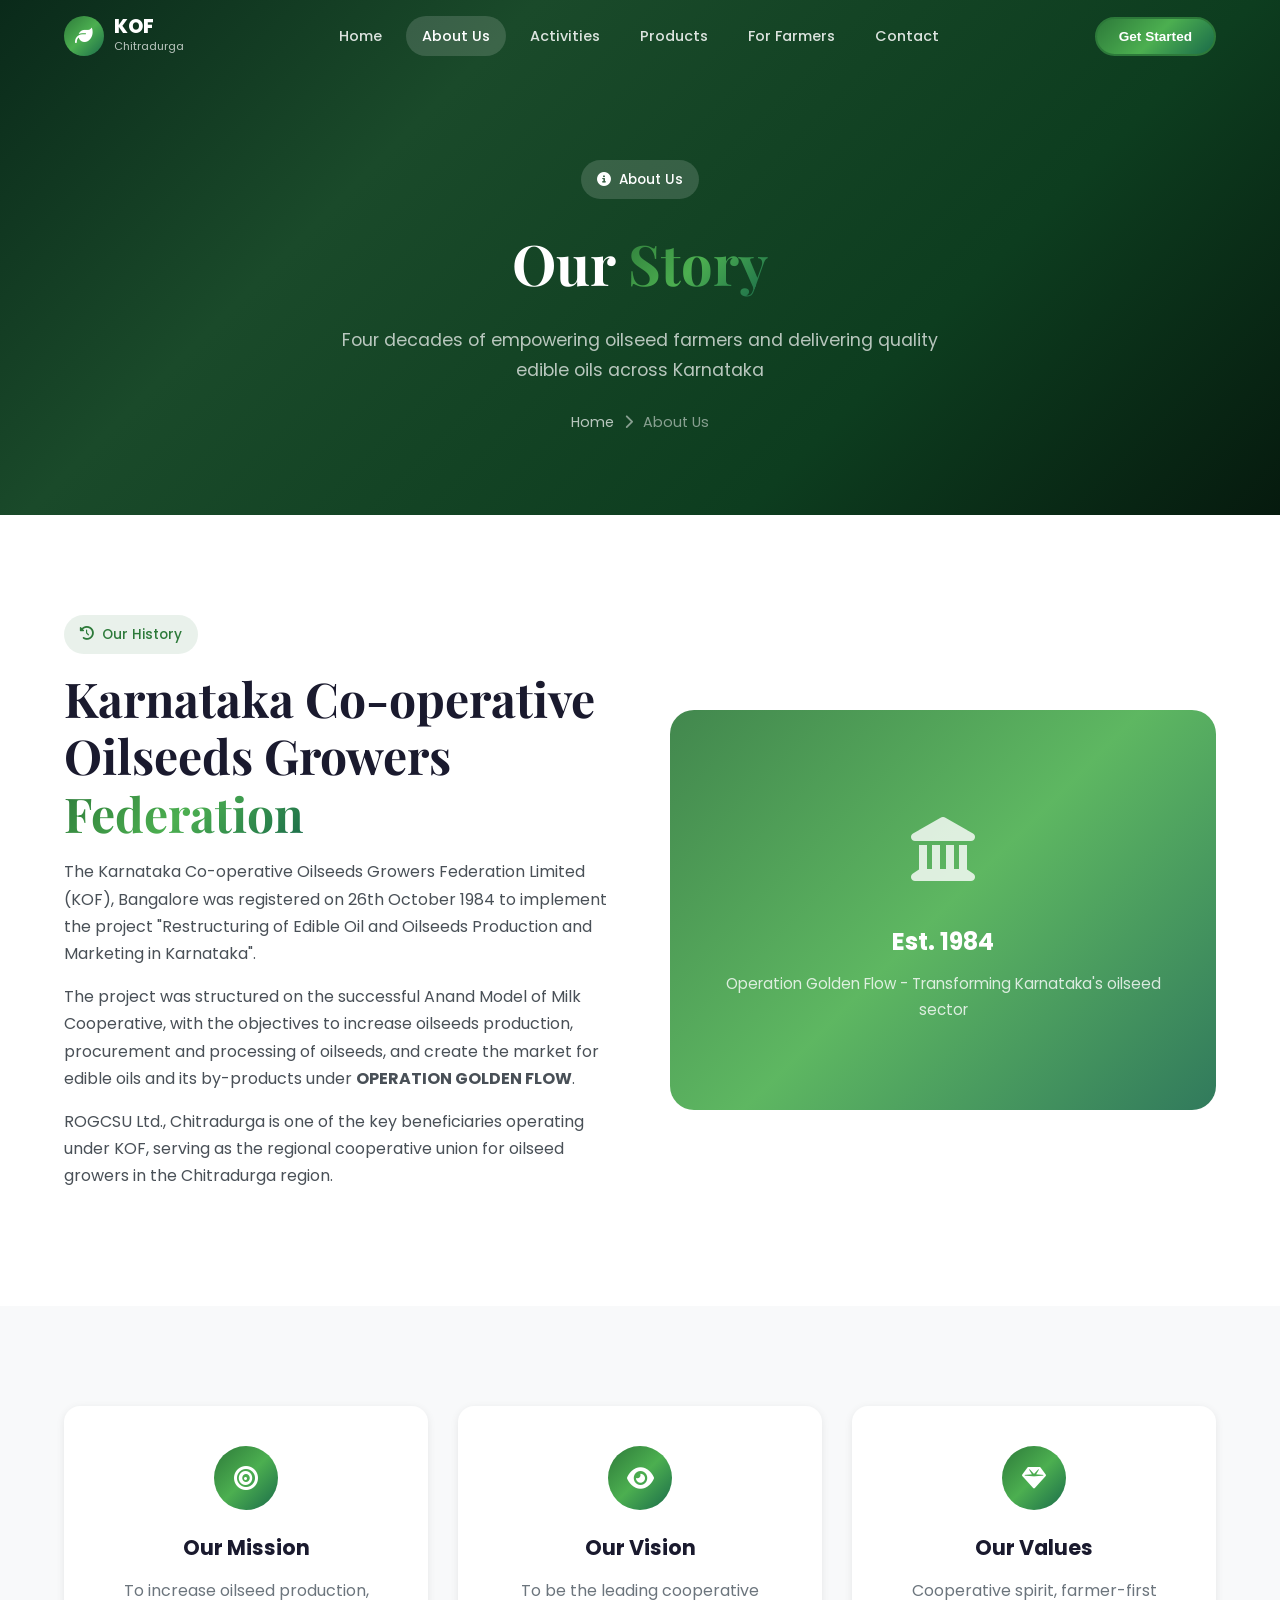
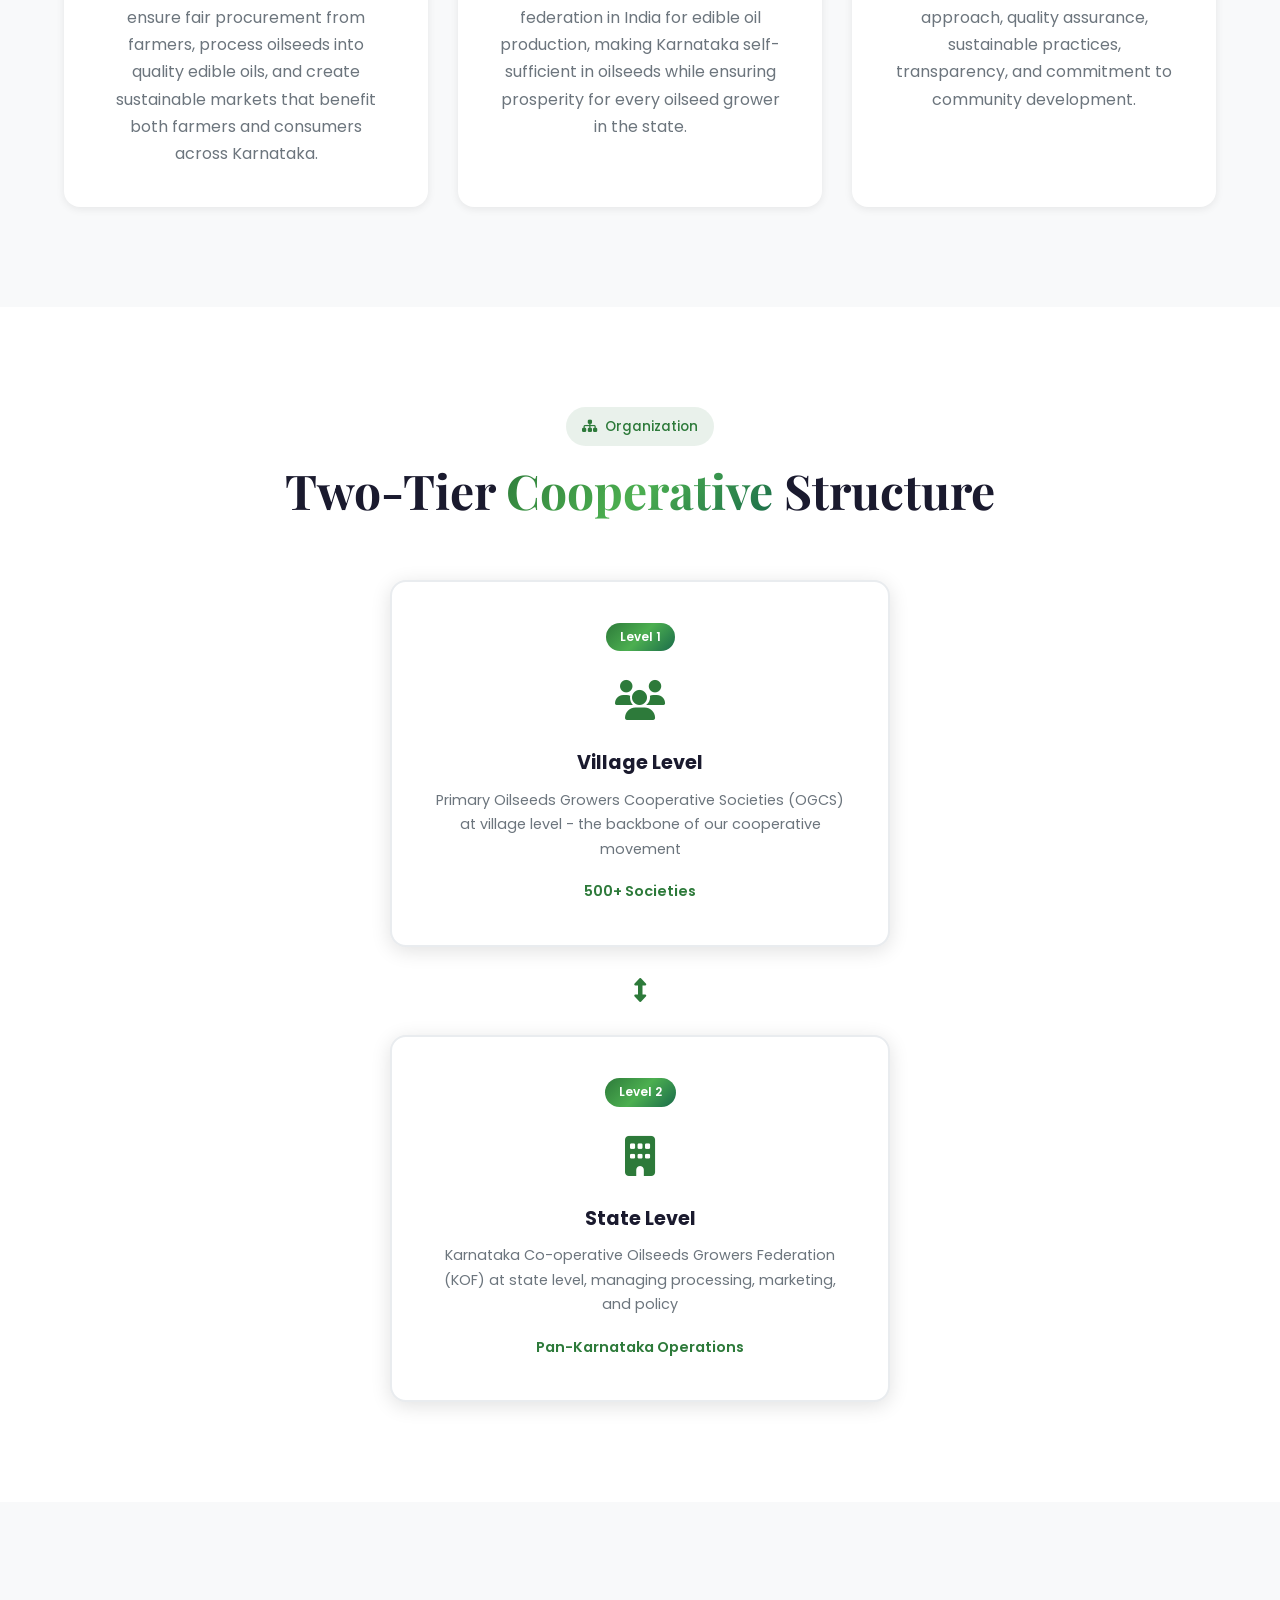
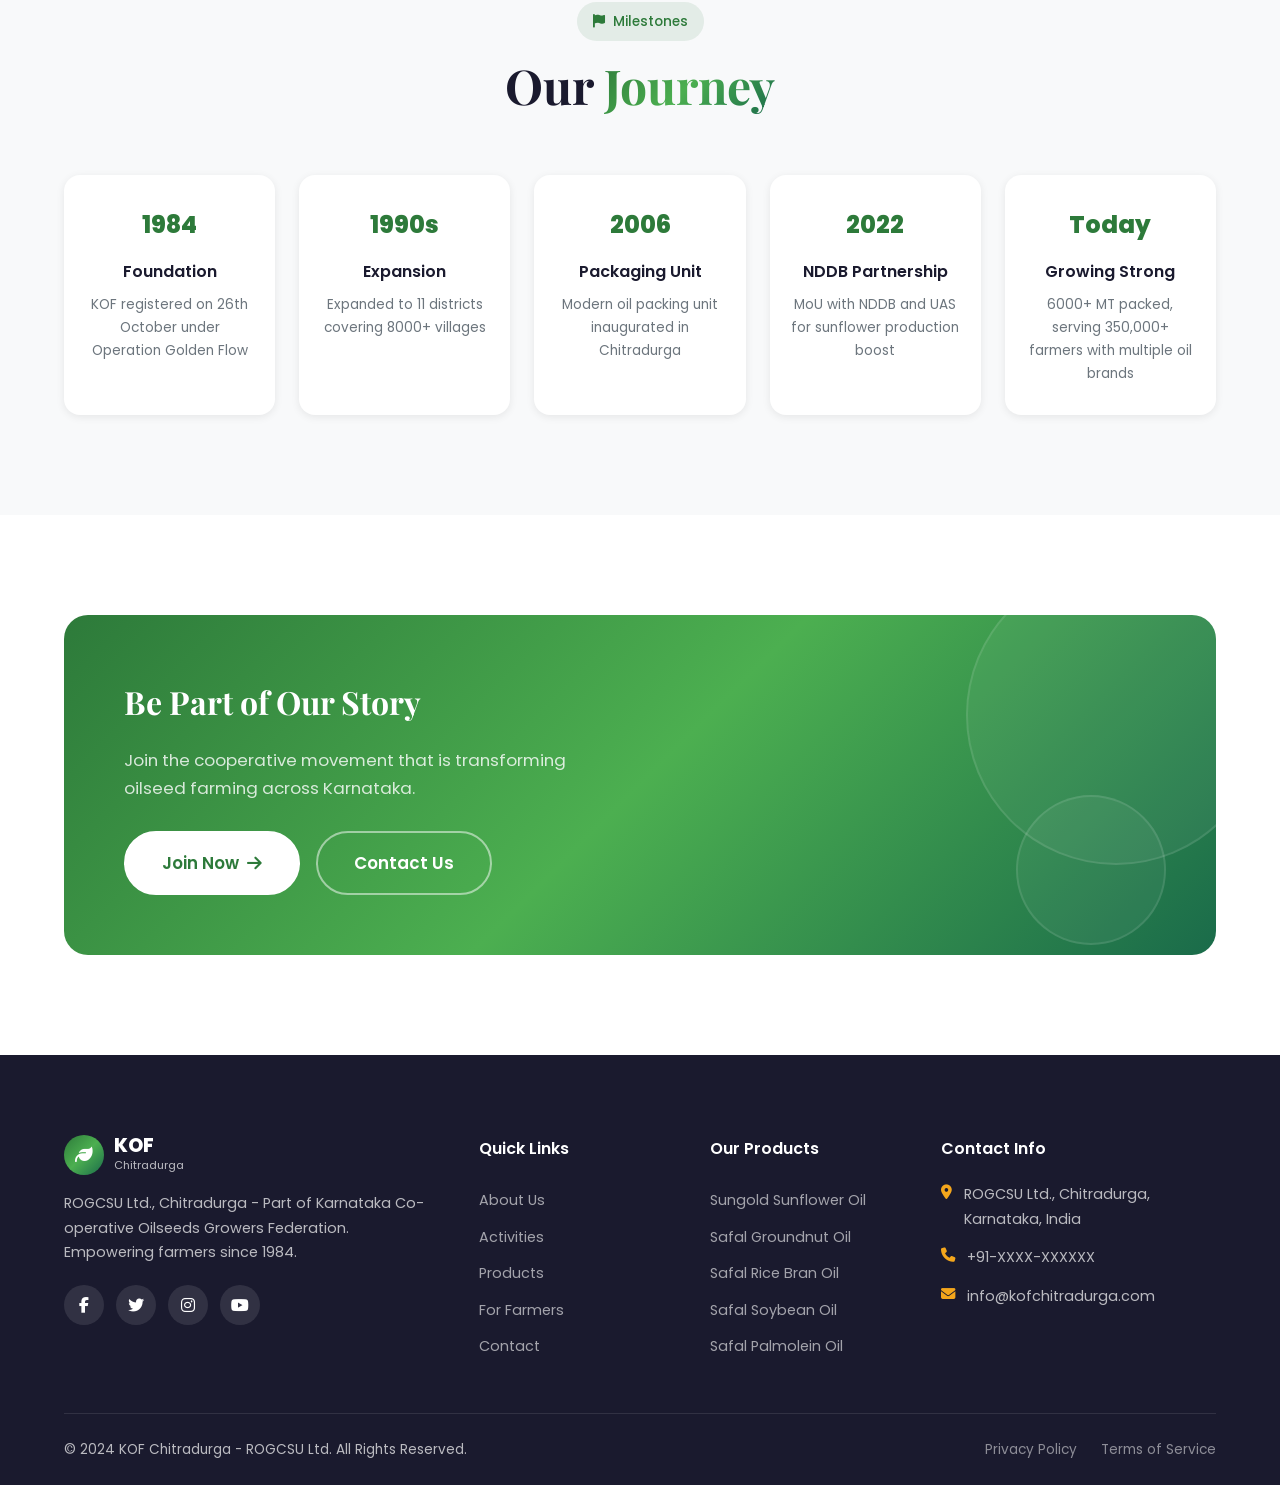
==== about.html @ 5ad94b71 "feat: Complete modern redesign of KOF Chitradurga website - Modern UI with advanced animations, scro" ====
<!DOCTYPE html>
<html lang="en">
<head>
    <meta charset="UTF-8">
    <meta name="viewport" content="width=device-width, initial-scale=1.0">
    <title>About Us | KOF Chitradurga</title>
    <link rel="preconnect" href="https://fonts.googleapis.com">
    <link rel="preconnect" href="https://fonts.gstatic.com" crossorigin>
    <link href="https://fonts.googleapis.com/css2?family=Poppins:wght@300;400;500;600;700;800&family=Playfair+Display:wght@400;700&display=swap" rel="stylesheet">
    <link rel="stylesheet" href="https://cdnjs.cloudflare.com/ajax/libs/font-awesome/6.5.0/css/all.min.css">
    <link rel="stylesheet" href="css/style.css">
    <link rel="stylesheet" href="css/animations.css">
</head>
<body>
    <!-- Navigation -->
    <header id="navbar" class="navbar">
        <div class="nav-container">
            <a href="index.html" class="logo">
                <div class="logo-icon"><i class="fas fa-leaf"></i></div>
                <div class="logo-text">
                    <span class="logo-main">KOF</span>
                    <span class="logo-sub">Chitradurga</span>
                </div>
            </a>
            <nav class="nav-menu" id="navMenu">
                <a href="index.html" class="nav-link">Home</a>
                <a href="about.html" class="nav-link active">About Us</a>
                <a href="activities.html" class="nav-link">Activities</a>
                <a href="products.html" class="nav-link">Products</a>
                <a href="farmers.html" class="nav-link">For Farmers</a>
                <a href="contact.html" class="nav-link">Contact</a>
            </nav>
            <div class="nav-actions">
                <button class="btn btn-primary nav-cta">Get Started</button>
                <button class="menu-toggle" id="menuToggle" aria-label="Toggle menu">
                    <span></span><span></span><span></span>
                </button>
            </div>
        </div>
    </header>

    <!-- Page Hero -->
    <section class="page-hero">
        <div class="page-hero-bg"></div>
        <div class="container">
            <div class="page-hero-content">
                <span class="section-tag light"><i class="fas fa-info-circle"></i> About Us</span>
                <h1 class="page-hero-title">Our <span class="text-gradient">Story</span></h1>
                <p class="page-hero-subtitle">Four decades of empowering oilseed farmers and delivering quality edible oils across Karnataka</p>
                <div class="breadcrumb">
                    <a href="index.html">Home</a>
                    <i class="fas fa-chevron-right"></i>
                    <span>About Us</span>
                </div>
            </div>
        </div>
    </section>

    <!-- About Content -->
    <section class="section">
        <div class="container">
            <div class="section-grid two-col">
                <div class="about-content scroll-reveal">
                    <span class="section-tag"><i class="fas fa-history"></i> Our History</span>
                    <h2 class="section-title">Karnataka Co-operative Oilseeds Growers <span class="text-gradient">Federation</span></h2>
                    <p>The Karnataka Co-operative Oilseeds Growers Federation Limited (KOF), Bangalore was registered on 26th October 1984 to implement the project "Restructuring of Edible Oil and Oilseeds Production and Marketing in Karnataka".</p>
                    <p>The project was structured on the successful Anand Model of Milk Cooperative, with the objectives to increase oilseeds production, procurement and processing of oilseeds, and create the market for edible oils and its by-products under <strong>OPERATION GOLDEN FLOW</strong>.</p>
                    <p>ROGCSU Ltd., Chitradurga is one of the key beneficiaries operating under KOF, serving as the regional cooperative union for oilseed growers in the Chitradurga region.</p>
                </div>
                <div class="about-visual scroll-reveal">
                    <div class="visual-card alt">
                        <div class="visual-bg"></div>
                        <div class="visual-content">
                            <div class="visual-icon"><i class="fas fa-landmark"></i></div>
                            <h3>Est. 1984</h3>
                            <p>Operation Golden Flow - Transforming Karnataka's oilseed sector</p>
                        </div>
                    </div>
                </div>
            </div>
        </div>
    </section>

    <!-- Mission & Vision -->
    <section class="section mission-section">
        <div class="container">
            <div class="mission-grid">
                <div class="mission-card scroll-reveal">
                    <div class="mission-icon"><i class="fas fa-bullseye"></i></div>
                    <h3>Our Mission</h3>
                    <p>To increase oilseed production, ensure fair procurement from farmers, process oilseeds into quality edible oils, and create sustainable markets that benefit both farmers and consumers across Karnataka.</p>
                </div>
                <div class="mission-card scroll-reveal" data-delay="100">
                    <div class="mission-icon"><i class="fas fa-eye"></i></div>
                    <h3>Our Vision</h3>
                    <p>To be the leading cooperative federation in India for edible oil production, making Karnataka self-sufficient in oilseeds while ensuring prosperity for every oilseed grower in the state.</p>
                </div>
                <div class="mission-card scroll-reveal" data-delay="200">
                    <div class="mission-icon"><i class="fas fa-gem"></i></div>
                    <h3>Our Values</h3>
                    <p>Cooperative spirit, farmer-first approach, quality assurance, sustainable practices, transparency, and commitment to community development.</p>
                </div>
            </div>
        </div>
    </section>

    <!-- Structure -->
    <section class="section">
        <div class="container">
            <div class="section-header text-center scroll-reveal">
                <span class="section-tag"><i class="fas fa-sitemap"></i> Organization</span>
                <h2 class="section-title">Two-Tier <span class="text-gradient">Cooperative</span> Structure</h2>
            </div>
            <div class="structure-grid">
                <div class="structure-card scroll-reveal">
                    <div class="structure-level">Level 1</div>
                    <div class="structure-icon"><i class="fas fa-users"></i></div>
                    <h4>Village Level</h4>
                    <p>Primary Oilseeds Growers Cooperative Societies (OGCS) at village level - the backbone of our cooperative movement</p>
                    <div class="structure-stat">
                        <span>500+ Societies</span>
                    </div>
                </div>
                <div class="structure-connector scroll-reveal">
                    <i class="fas fa-arrows-alt-v"></i>
                </div>
                <div class="structure-card scroll-reveal" data-delay="200">
                    <div class="structure-level">Level 2</div>
                    <div class="structure-icon"><i class="fas fa-building"></i></div>
                    <h4>State Level</h4>
                    <p>Karnataka Co-operative Oilseeds Growers Federation (KOF) at state level, managing processing, marketing, and policy</p>
                    <div class="structure-stat">
                        <span>Pan-Karnataka Operations</span>
                    </div>
                </div>
            </div>
        </div>
    </section>

    <!-- Milestones -->
    <section class="section milestones-section">
        <div class="container">
            <div class="section-header text-center scroll-reveal">
                <span class="section-tag"><i class="fas fa-flag"></i> Milestones</span>
                <h2 class="section-title">Our <span class="text-gradient">Journey</span></h2>
            </div>
            <div class="milestones-timeline">
                <div class="milestone scroll-reveal">
                    <div class="milestone-year">1984</div>
                    <div class="milestone-content">
                        <h4>Foundation</h4>
                        <p>KOF registered on 26th October under Operation Golden Flow</p>
                    </div>
                </div>
                <div class="milestone scroll-reveal" data-delay="100">
                    <div class="milestone-year">1990s</div>
                    <div class="milestone-content">
                        <h4>Expansion</h4>
                        <p>Expanded to 11 districts covering 8000+ villages</p>
                    </div>
                </div>
                <div class="milestone scroll-reveal" data-delay="200">
                    <div class="milestone-year">2006</div>
                    <div class="milestone-content">
                        <h4>Packaging Unit</h4>
                        <p>Modern oil packing unit inaugurated in Chitradurga</p>
                    </div>
                </div>
                <div class="milestone scroll-reveal" data-delay="300">
                    <div class="milestone-year">2022</div>
                    <div class="milestone-content">
                        <h4>NDDB Partnership</h4>
                        <p>MoU with NDDB and UAS for sunflower production boost</p>
                    </div>
                </div>
                <div class="milestone scroll-reveal" data-delay="400">
                    <div class="milestone-year">Today</div>
                    <div class="milestone-content">
                        <h4>Growing Strong</h4>
                        <p>6000+ MT packed, serving 350,000+ farmers with multiple oil brands</p>
                    </div>
                </div>
            </div>
        </div>
    </section>

    <!-- CTA -->
    <section class="section cta-section">
        <div class="container">
            <div class="cta-card scroll-reveal">
                <div class="cta-content">
                    <h2>Be Part of Our Story</h2>
                    <p>Join the cooperative movement that is transforming oilseed farming across Karnataka.</p>
                    <div class="cta-buttons">
                        <a href="farmers.html" class="btn btn-primary btn-lg">Join Now <i class="fas fa-arrow-right"></i></a>
                        <a href="contact.html" class="btn btn-outline btn-lg light">Contact Us</a>
                    </div>
                </div>
                <div class="cta-decoration">
                    <div class="cta-circle"></div>
                    <div class="cta-circle small"></div>
                </div>
            </div>
        </div>
    </section>

    <!-- Footer -->
    <footer class="footer">
        <div class="container">
            <div class="footer-grid">
                <div class="footer-brand">
                    <div class="footer-logo">
                        <div class="logo-icon"><i class="fas fa-leaf"></i></div>
                        <div class="logo-text">
                            <span class="logo-main">KOF</span>
                            <span class="logo-sub">Chitradurga</span>
                        </div>
                    </div>
                    <p>ROGCSU Ltd., Chitradurga - Part of Karnataka Co-operative Oilseeds Growers Federation. Empowering farmers since 1984.</p>
                    <div class="social-links">
                        <a href="#"><i class="fab fa-facebook-f"></i></a>
                        <a href="#"><i class="fab fa-twitter"></i></a>
                        <a href="#"><i class="fab fa-instagram"></i></a>
                        <a href="#"><i class="fab fa-youtube"></i></a>
                    </div>
                </div>
                <div class="footer-links">
                    <h4>Quick Links</h4>
                    <a href="about.html">About Us</a>
                    <a href="activities.html">Activities</a>
                    <a href="products.html">Products</a>
                    <a href="farmers.html">For Farmers</a>
                    <a href="contact.html">Contact</a>
                </div>
                <div class="footer-links">
                    <h4>Our Products</h4>
                    <a href="products.html">Sungold Sunflower Oil</a>
                    <a href="products.html">Safal Groundnut Oil</a>
                    <a href="products.html">Safal Rice Bran Oil</a>
                    <a href="products.html">Safal Soybean Oil</a>
                    <a href="products.html">Safal Palmolein Oil</a>
                </div>
                <div class="footer-contact">
                    <h4>Contact Info</h4>
                    <div class="contact-item">
                        <i class="fas fa-map-marker-alt"></i>
                        <span>ROGCSU Ltd., Chitradurga, Karnataka, India</span>
                    </div>
                    <div class="contact-item">
                        <i class="fas fa-phone"></i>
                        <span>+91-XXXX-XXXXXX</span>
                    </div>
                    <div class="contact-item">
                        <i class="fas fa-envelope"></i>
                        <span>info@kofchitradurga.com</span>
                    </div>
                </div>
            </div>
            <div class="footer-bottom">
                <p>&copy; 2024 KOF Chitradurga - ROGCSU Ltd. All Rights Reserved.</p>
                <div class="footer-bottom-links">
                    <a href="#">Privacy Policy</a>
                    <a href="#">Terms of Service</a>
                </div>
            </div>
        </div>
    </footer>

    <button class="back-to-top" id="backToTop" aria-label="Back to top">
        <i class="fas fa-arrow-up"></i>
    </button>

    <script src="js/main.js"></script>
</body>
</html>
---- css/style.css ----
/* ========================================
   KOF CHITRADURGA - MODERN WEBSITE DESIGN
   Complete CSS Stylesheet
   ======================================== */

/* === CSS VARIABLES === */
:root {
    --primary: #2d7a3a;
    --primary-dark: #1e5c28;
    --primary-light: #4caf50;
    --secondary: #f4a61c;
    --secondary-dark: #d4900f;
    --accent: #1a6b4a;
    --dark: #1a1a2e;
    --dark-light: #2d2d44;
    --gray-900: #212529;
    --gray-800: #343a40;
    --gray-700: #495057;
    --gray-600: #6c757d;
    --gray-400: #ced4da;
    --gray-300: #dee2e6;
    --gray-200: #e9ecef;
    --gray-100: #f8f9fa;
    --white: #ffffff;
    --gradient-primary: linear-gradient(135deg, #2d7a3a 0%, #4caf50 50%, #1a6b4a 100%);
    --gradient-secondary: linear-gradient(135deg, #f4a61c 0%, #ff8c00 100%);
    --gradient-dark: linear-gradient(135deg, #1a1a2e 0%, #16213e 100%);
    --gradient-hero: linear-gradient(135deg, #0a2a1a 0%, #1a4a2a 30%, #0d3d1f 70%, #061a0e 100%);
    --shadow-sm: 0 2px 8px rgba(0,0,0,0.08);
    --shadow-md: 0 4px 20px rgba(0,0,0,0.12);
    --shadow-lg: 0 8px 40px rgba(0,0,0,0.16);
    --shadow-xl: 0 20px 60px rgba(0,0,0,0.2);
    --radius-sm: 8px;
    --radius-md: 12px;
    --radius-lg: 16px;
    --radius-xl: 24px;
    --radius-full: 50px;
    --transition: all 0.3s cubic-bezier(0.4, 0, 0.2, 1);
    --font-primary: 'Poppins', sans-serif;
    --font-display: 'Playfair Display', serif;
}


/* === RESET & BASE === */
*, *::before, *::after {
    margin: 0;
    padding: 0;
    box-sizing: border-box;
}

html {
    scroll-behavior: smooth;
    font-size: 16px;
}

body {
    font-family: var(--font-primary);
    color: var(--gray-800);
    line-height: 1.7;
    overflow-x: hidden;
    background: var(--white);
}

a {
    text-decoration: none;
    color: inherit;
    transition: var(--transition);
}

img {
    max-width: 100%;
    display: block;
}

ul, ol {
    list-style: none;
}

.container {
    max-width: 1200px;
    margin: 0 auto;
    padding: 0 24px;
}

.section {
    padding: 100px 0;
    position: relative;
}

.text-center {
    text-align: center;
}


/* === TYPOGRAPHY === */
.text-gradient {
    background: var(--gradient-primary);
    -webkit-background-clip: text;
    -webkit-text-fill-color: transparent;
    background-clip: text;
}

.section-tag {
    display: inline-flex;
    align-items: center;
    gap: 8px;
    padding: 8px 16px;
    background: rgba(45, 122, 58, 0.1);
    color: var(--primary);
    border-radius: var(--radius-full);
    font-size: 0.85rem;
    font-weight: 500;
    margin-bottom: 16px;
}

.section-tag.light {
    background: rgba(255,255,255,0.15);
    color: var(--white);
}

.section-title {
    font-family: var(--font-display);
    font-size: clamp(2rem, 4vw, 3rem);
    font-weight: 700;
    color: var(--dark);
    margin-bottom: 16px;
    line-height: 1.2;
}

.section-title.light {
    color: var(--white);
}

.section-desc {
    font-size: 1.1rem;
    color: var(--gray-600);
    max-width: 600px;
    margin: 0 auto;
}

.section-header {
    margin-bottom: 60px;
}

.section-grid {
    display: grid;
    gap: 60px;
    align-items: center;
}

.section-grid.two-col {
    grid-template-columns: 1fr 1fr;
}


/* === BUTTONS === */
.btn {
    display: inline-flex;
    align-items: center;
    gap: 8px;
    padding: 12px 28px;
    border-radius: var(--radius-full);
    font-weight: 600;
    font-size: 0.95rem;
    cursor: pointer;
    border: 2px solid transparent;
    transition: var(--transition);
    text-align: center;
    justify-content: center;
}

.btn-primary {
    background: var(--gradient-primary);
    color: var(--white);
    border-color: var(--primary);
}

.btn-primary:hover {
    transform: translateY(-2px);
    box-shadow: 0 8px 25px rgba(45, 122, 58, 0.4);
}

.btn-outline {
    background: transparent;
    color: var(--primary);
    border-color: var(--primary);
}

.btn-outline:hover {
    background: var(--primary);
    color: var(--white);
    transform: translateY(-2px);
}

.btn-outline.light {
    color: var(--white);
    border-color: rgba(255,255,255,0.5);
}

.btn-outline.light:hover {
    background: var(--white);
    color: var(--primary);
}

.btn-lg {
    padding: 16px 36px;
    font-size: 1.05rem;
}

.btn-sm {
    padding: 8px 20px;
    font-size: 0.85rem;
}


/* === PRELOADER === */
#preloader {
    position: fixed;
    top: 0;
    left: 0;
    width: 100%;
    height: 100%;
    background: var(--gradient-hero);
    display: flex;
    align-items: center;
    justify-content: center;
    z-index: 99999;
    transition: opacity 0.5s, visibility 0.5s;
}

#preloader.loaded {
    opacity: 0;
    visibility: hidden;
}

.loader {
    text-align: center;
    color: var(--white);
}

.loader-icon {
    font-size: 3rem;
    animation: pulse 1.5s infinite;
    margin-bottom: 16px;
    color: var(--secondary);
}

.loader p {
    font-size: 0.9rem;
    opacity: 0.7;
}

/* === NAVBAR === */
.navbar {
    position: fixed;
    top: 0;
    left: 0;
    width: 100%;
    z-index: 1000;
    padding: 16px 0;
    transition: var(--transition);
}

.navbar.scrolled {
    background: rgba(255, 255, 255, 0.95);
    backdrop-filter: blur(20px);
    box-shadow: var(--shadow-md);
    padding: 10px 0;
}

.nav-container {
    max-width: 1200px;
    margin: 0 auto;
    padding: 0 24px;
    display: flex;
    align-items: center;
    justify-content: space-between;
}


.logo {
    display: flex;
    align-items: center;
    gap: 10px;
}

.logo-icon {
    width: 40px;
    height: 40px;
    border-radius: 50%;
    background: var(--gradient-primary);
    display: flex;
    align-items: center;
    justify-content: center;
    color: var(--white);
    font-size: 1.1rem;
}

.logo-text {
    display: flex;
    flex-direction: column;
}

.logo-main {
    font-weight: 800;
    font-size: 1.2rem;
    color: var(--white);
    line-height: 1.1;
}

.logo-sub {
    font-size: 0.7rem;
    color: rgba(255,255,255,0.7);
    font-weight: 400;
}

.navbar.scrolled .logo-main {
    color: var(--dark);
}

.navbar.scrolled .logo-sub {
    color: var(--gray-600);
}

.nav-menu {
    display: flex;
    align-items: center;
    gap: 8px;
}

.nav-link {
    padding: 8px 16px;
    border-radius: var(--radius-full);
    font-size: 0.9rem;
    font-weight: 500;
    color: rgba(255,255,255,0.85);
    transition: var(--transition);
}

.nav-link:hover, .nav-link.active {
    color: var(--white);
    background: rgba(255,255,255,0.15);
}

.navbar.scrolled .nav-link {
    color: var(--gray-700);
}

.navbar.scrolled .nav-link:hover,
.navbar.scrolled .nav-link.active {
    color: var(--primary);
    background: rgba(45, 122, 58, 0.1);
}

.nav-actions {
    display: flex;
    align-items: center;
    gap: 12px;
}

.nav-cta {
    font-size: 0.85rem;
    padding: 10px 22px;
}


.menu-toggle {
    display: none;
    flex-direction: column;
    gap: 5px;
    background: none;
    border: none;
    cursor: pointer;
    padding: 5px;
}

.menu-toggle span {
    display: block;
    width: 24px;
    height: 2px;
    background: var(--white);
    border-radius: 2px;
    transition: var(--transition);
}

.navbar.scrolled .menu-toggle span {
    background: var(--dark);
}

/* === HERO SECTION === */
.hero {
    position: relative;
    min-height: 100vh;
    display: flex;
    align-items: center;
    justify-content: center;
    text-align: center;
    overflow: hidden;
    padding: 120px 24px 80px;
}

.hero-bg {
    position: absolute;
    inset: 0;
    background: var(--gradient-hero);
}

.hero-particles {
    position: absolute;
    inset: 0;
}

.hero-gradient {
    position: absolute;
    inset: 0;
    background: radial-gradient(ellipse at center, transparent 0%, rgba(0,0,0,0.3) 100%);
}

.hero-content {
    position: relative;
    z-index: 2;
    max-width: 900px;
}

.hero-badge {
    display: inline-flex;
    align-items: center;
    gap: 8px;
    padding: 10px 20px;
    background: rgba(244, 166, 28, 0.15);
    border: 1px solid rgba(244, 166, 28, 0.3);
    border-radius: var(--radius-full);
    color: var(--secondary);
    font-size: 0.85rem;
    font-weight: 500;
    margin-bottom: 24px;
}

.hero-title {
    font-family: var(--font-display);
    font-size: clamp(2.5rem, 6vw, 4.5rem);
    font-weight: 700;
    color: var(--white);
    line-height: 1.15;
    margin-bottom: 20px;
}


.hero-subtitle {
    font-size: 1.15rem;
    color: rgba(255,255,255,0.75);
    max-width: 650px;
    margin: 0 auto 36px;
    line-height: 1.8;
}

.hero-ctas {
    display: flex;
    gap: 16px;
    justify-content: center;
    flex-wrap: wrap;
    margin-bottom: 60px;
}

.hero-stats {
    display: flex;
    justify-content: center;
    gap: 48px;
    flex-wrap: wrap;
}

.stat-item {
    text-align: center;
}

.stat-number {
    display: block;
    font-size: 2.5rem;
    font-weight: 800;
    color: var(--secondary);
}

.stat-suffix {
    font-size: 2rem;
    font-weight: 800;
    color: var(--secondary);
}

.stat-label {
    display: block;
    font-size: 0.85rem;
    color: rgba(255,255,255,0.6);
    margin-top: 4px;
}

.hero-scroll {
    position: absolute;
    bottom: 30px;
    left: 50%;
    transform: translateX(-50%);
    z-index: 2;
}

.hero-scroll a {
    color: rgba(255,255,255,0.5);
    font-size: 1.5rem;
    animation: bounce 2s infinite;
}

/* === PAGE HERO (Subpages) === */
.page-hero {
    position: relative;
    padding: 160px 0 80px;
    text-align: center;
    overflow: hidden;
}

.page-hero-bg {
    position: absolute;
    inset: 0;
    background: var(--gradient-hero);
}

.page-hero-content {
    position: relative;
    z-index: 2;
}

.page-hero-title {
    font-family: var(--font-display);
    font-size: clamp(2.2rem, 5vw, 3.5rem);
    font-weight: 700;
    color: var(--white);
    margin-bottom: 16px;
}

.page-hero-subtitle {
    font-size: 1.1rem;
    color: rgba(255,255,255,0.7);
    max-width: 600px;
    margin: 0 auto 24px;
}

.breadcrumb {
    display: flex;
    align-items: center;
    justify-content: center;
    gap: 10px;
    color: rgba(255,255,255,0.5);
    font-size: 0.9rem;
}

.breadcrumb a {
    color: rgba(255,255,255,0.7);
}

.breadcrumb a:hover {
    color: var(--secondary);
}


/* === ABOUT PREVIEW === */
.about-preview {
    background: var(--gray-100);
}

.about-content p {
    color: var(--gray-700);
    margin-bottom: 16px;
}

.about-features {
    margin: 32px 0;
}

.feature-item {
    display: flex;
    align-items: flex-start;
    gap: 16px;
    margin-bottom: 20px;
}

.feature-icon {
    width: 48px;
    height: 48px;
    min-width: 48px;
    border-radius: 12px;
    background: rgba(45, 122, 58, 0.1);
    display: flex;
    align-items: center;
    justify-content: center;
    color: var(--primary);
    font-size: 1.2rem;
}

.feature-item h4 {
    font-size: 1rem;
    font-weight: 600;
    color: var(--dark);
    margin-bottom: 4px;
}

.feature-item p {
    font-size: 0.9rem;
    color: var(--gray-600);
    margin-bottom: 0;
}

.visual-card {
    position: relative;
    height: 400px;
    border-radius: var(--radius-xl);
    overflow: hidden;
    display: flex;
    align-items: center;
    justify-content: center;
}

.visual-bg {
    position: absolute;
    inset: 0;
    background: var(--gradient-primary);
    opacity: 0.9;
}

.visual-content {
    position: relative;
    z-index: 2;
    text-align: center;
    padding: 40px;
    color: var(--white);
}

.visual-icon {
    font-size: 4rem;
    margin-bottom: 16px;
    opacity: 0.8;
}

.visual-content h3 {
    font-size: 1.5rem;
    font-weight: 700;
    margin-bottom: 8px;
}

.visual-content p {
    font-size: 0.95rem;
    opacity: 0.8;
}


/* === ACTIVITIES GRID === */
.activities-grid {
    display: grid;
    grid-template-columns: repeat(auto-fit, minmax(320px, 1fr));
    gap: 24px;
}

.activity-card {
    position: relative;
    padding: 40px 32px;
    background: var(--white);
    border-radius: var(--radius-lg);
    box-shadow: var(--shadow-sm);
    border: 1px solid var(--gray-200);
    transition: var(--transition);
    overflow: hidden;
}

.activity-card::before {
    content: '';
    position: absolute;
    top: 0;
    left: 0;
    width: 100%;
    height: 4px;
    background: var(--gradient-primary);
    transform: scaleX(0);
    transition: var(--transition);
}

.activity-card:hover {
    transform: translateY(-8px);
    box-shadow: var(--shadow-lg);
    border-color: transparent;
}

.activity-card:hover::before {
    transform: scaleX(1);
}

.activity-icon {
    width: 64px;
    height: 64px;
    border-radius: var(--radius-md);
    background: rgba(45, 122, 58, 0.1);
    display: flex;
    align-items: center;
    justify-content: center;
    font-size: 1.5rem;
    color: var(--primary);
    margin-bottom: 20px;
    transition: var(--transition);
}

.activity-card:hover .activity-icon {
    background: var(--gradient-primary);
    color: var(--white);
}

.activity-card h3 {
    font-size: 1.2rem;
    font-weight: 700;
    color: var(--dark);
    margin-bottom: 12px;
}

.activity-card p {
    color: var(--gray-600);
    font-size: 0.95rem;
    margin-bottom: 16px;
}

.activity-hover a {
    color: var(--primary);
    font-weight: 600;
    font-size: 0.9rem;
    display: inline-flex;
    align-items: center;
    gap: 6px;
}

.activity-hover a:hover {
    gap: 10px;
}


/* === PRODUCTS SHOWCASE === */
.products-showcase {
    background: var(--gray-100);
}

.products-carousel {
    display: grid;
    grid-template-columns: repeat(auto-fit, minmax(340px, 1fr));
    gap: 30px;
}

.product-card {
    position: relative;
    background: var(--white);
    border-radius: var(--radius-xl);
    overflow: hidden;
    box-shadow: var(--shadow-sm);
    transition: var(--transition);
}

.product-card:hover {
    transform: translateY(-8px);
    box-shadow: var(--shadow-lg);
}

.product-badge {
    position: absolute;
    top: 16px;
    right: 16px;
    padding: 6px 14px;
    background: var(--gradient-secondary);
    color: var(--white);
    border-radius: var(--radius-full);
    font-size: 0.75rem;
    font-weight: 600;
    z-index: 2;
}

.product-badge.new {
    background: var(--gradient-primary);
}

.product-image {
    padding: 30px;
    display: flex;
    align-items: center;
    justify-content: center;
}

.product-placeholder {
    width: 160px;
    height: 160px;
    border-radius: 50%;
    background: linear-gradient(135deg, #fff3cd, #ffc107);
    display: flex;
    align-items: center;
    justify-content: center;
    font-size: 3rem;
    color: #856404;
}

.product-placeholder.groundnut {
    background: linear-gradient(135deg, #f5e6d3, #d4a76a);
    color: #7c4a1e;
}

.product-placeholder.rice {
    background: linear-gradient(135deg, #e8f5e9, #81c784);
    color: #2e7d32;
}

.product-placeholder.soybean {
    background: linear-gradient(135deg, #fff9c4, #cddc39);
    color: #558b2f;
}

.product-placeholder.palmolein {
    background: linear-gradient(135deg, #ffe0b2, #ff9800);
    color: #e65100;
}

.product-placeholder.large {
    width: 200px;
    height: 200px;
    font-size: 4rem;
}

.product-info {
    padding: 0 30px 30px;
}

.product-info h3 {
    font-size: 1.2rem;
    font-weight: 700;
    color: var(--dark);
    margin-bottom: 10px;
}

.product-info p {
    font-size: 0.9rem;
    color: var(--gray-600);
    margin-bottom: 16px;
}

.product-tags {
    display: flex;
    flex-wrap: wrap;
    gap: 8px;
    margin-bottom: 16px;
}

.product-tags span {
    padding: 4px 12px;
    background: rgba(45, 122, 58, 0.08);
    color: var(--primary);
    border-radius: var(--radius-full);
    font-size: 0.75rem;
    font-weight: 500;
    display: inline-flex;
    align-items: center;
    gap: 4px;
}


/* === PRODUCTS PAGE === */
.product-filters {
    display: flex;
    flex-wrap: wrap;
    gap: 10px;
    justify-content: center;
    margin-bottom: 48px;
}

.filter-btn {
    padding: 10px 24px;
    border: 2px solid var(--gray-300);
    border-radius: var(--radius-full);
    background: var(--white);
    color: var(--gray-700);
    font-weight: 500;
    font-size: 0.9rem;
    cursor: pointer;
    transition: var(--transition);
}

.filter-btn:hover, .filter-btn.active {
    background: var(--primary);
    color: var(--white);
    border-color: var(--primary);
}

.products-grid {
    display: grid;
    gap: 40px;
}

.product-detail-card {
    position: relative;
    display: grid;
    grid-template-columns: 1fr 2fr;
    background: var(--white);
    border-radius: var(--radius-xl);
    overflow: hidden;
    box-shadow: var(--shadow-md);
    border: 1px solid var(--gray-200);
    transition: var(--transition);
}

.product-detail-card:hover {
    box-shadow: var(--shadow-lg);
    transform: translateY(-4px);
}

.product-detail-badge {
    position: absolute;
    top: 20px;
    left: 20px;
    padding: 6px 16px;
    background: var(--gradient-secondary);
    color: var(--white);
    border-radius: var(--radius-full);
    font-size: 0.8rem;
    font-weight: 600;
    z-index: 2;
}

.product-detail-badge.popular {
    background: var(--gradient-primary);
}

.product-detail-image {
    display: flex;
    align-items: center;
    justify-content: center;
    padding: 40px;
    background: var(--gray-100);
}

.product-detail-content {
    padding: 40px;
}

.product-brand {
    display: inline-block;
    padding: 4px 12px;
    background: rgba(244, 166, 28, 0.1);
    color: var(--secondary-dark);
    border-radius: var(--radius-sm);
    font-size: 0.8rem;
    font-weight: 600;
    margin-bottom: 12px;
}

.product-brand.safal {
    background: rgba(45, 122, 58, 0.1);
    color: var(--primary);
}

.product-detail-content h3 {
    font-size: 1.5rem;
    font-weight: 700;
    color: var(--dark);
    margin-bottom: 12px;
}

.product-detail-content p {
    color: var(--gray-600);
    margin-bottom: 20px;
    line-height: 1.7;
}

.product-features {
    display: grid;
    grid-template-columns: 1fr 1fr;
    gap: 10px;
    margin-bottom: 20px;
}

.pf-item {
    display: flex;
    align-items: center;
    gap: 8px;
    font-size: 0.85rem;
    color: var(--gray-700);
}

.pf-item i {
    color: var(--primary);
    font-size: 0.8rem;
}

.product-sizes {
    display: flex;
    flex-wrap: wrap;
    gap: 8px;
    margin-bottom: 16px;
}

.size-tag {
    padding: 6px 14px;
    border: 1px solid var(--gray-300);
    border-radius: var(--radius-full);
    font-size: 0.8rem;
    color: var(--gray-700);
}

.product-ideal {
    padding: 12px 16px;
    background: var(--gray-100);
    border-radius: var(--radius-sm);
    font-size: 0.85rem;
    color: var(--gray-700);
    margin-bottom: 20px;
}


/* === IMPACT SECTION === */
.impact-section {
    background: var(--gradient-dark);
    position: relative;
    overflow: hidden;
}

.impact-bg {
    position: absolute;
    inset: 0;
    background: url("data:image/svg+xml,%3Csvg width='60' height='60' viewBox='0 0 60 60' xmlns='http://www.w3.org/2000/svg'%3E%3Cg fill='none' fill-rule='evenodd'%3E%3Cg fill='%23ffffff' fill-opacity='0.03'%3E%3Cpath d='M36 34v-4h-2v4h-4v2h4v4h2v-4h4v-2h-4zm0-30V0h-2v4h-4v2h4v4h2V6h4V4h-4zM6 34v-4H4v4H0v2h4v4h2v-4h4v-2H6zM6 4V0H4v4H0v2h4v4h2V6h4V4H6z'/%3E%3C/g%3E%3C/g%3E%3C/svg%3E");
}

.impact-grid {
    display: grid;
    grid-template-columns: repeat(auto-fit, minmax(220px, 1fr));
    gap: 30px;
}

.impact-card {
    text-align: center;
    padding: 40px 24px;
    border-radius: var(--radius-lg);
    background: rgba(255,255,255,0.05);
    border: 1px solid rgba(255,255,255,0.1);
    transition: var(--transition);
}

.impact-card:hover {
    background: rgba(255,255,255,0.1);
    transform: translateY(-4px);
}

.impact-icon {
    font-size: 2rem;
    color: var(--secondary);
    margin-bottom: 16px;
}

.impact-number {
    font-size: 2.5rem;
    font-weight: 800;
    color: var(--white);
    margin-bottom: 8px;
}

.impact-label {
    font-size: 0.9rem;
    color: rgba(255,255,255,0.6);
}

/* === TESTIMONIALS === */
.testimonials-slider {
    max-width: 700px;
    margin: 0 auto;
    position: relative;
}

.testimonial-card {
    text-align: center;
    padding: 40px;
    display: none;
}

.testimonial-card.active {
    display: block;
}

.testimonial-stars {
    color: var(--secondary);
    font-size: 1.2rem;
    margin-bottom: 20px;
}

.testimonial-card > p {
    font-size: 1.15rem;
    color: var(--gray-700);
    font-style: italic;
    line-height: 1.8;
    margin-bottom: 24px;
}

.testimonial-author {
    display: flex;
    align-items: center;
    justify-content: center;
    gap: 12px;
}

.author-avatar {
    width: 48px;
    height: 48px;
    border-radius: 50%;
    background: var(--gradient-primary);
    display: flex;
    align-items: center;
    justify-content: center;
    color: var(--white);
}

.testimonial-author h4 {
    font-weight: 600;
    color: var(--dark);
}

.testimonial-author span {
    font-size: 0.85rem;
    color: var(--gray-600);
}

.testimonial-dots {
    display: flex;
    justify-content: center;
    gap: 8px;
    margin-top: 24px;
}

.testimonial-dots .dot {
    width: 10px;
    height: 10px;
    border-radius: 50%;
    background: var(--gray-300);
    cursor: pointer;
    transition: var(--transition);
}

.testimonial-dots .dot.active {
    background: var(--primary);
    width: 30px;
    border-radius: 5px;
}


/* === CTA SECTION === */
.cta-card {
    position: relative;
    background: var(--gradient-primary);
    border-radius: var(--radius-xl);
    padding: 60px;
    overflow: hidden;
}

.cta-content {
    position: relative;
    z-index: 2;
}

.cta-content h2 {
    font-family: var(--font-display);
    font-size: 2rem;
    color: var(--white);
    margin-bottom: 16px;
}

.cta-content p {
    color: rgba(255,255,255,0.8);
    font-size: 1.05rem;
    margin-bottom: 28px;
    max-width: 500px;
}

.cta-buttons {
    display: flex;
    gap: 16px;
    flex-wrap: wrap;
}

.cta-buttons .btn-primary {
    background: var(--white);
    color: var(--primary);
    border-color: var(--white);
}

.cta-buttons .btn-primary:hover {
    background: var(--secondary);
    border-color: var(--secondary);
    color: var(--white);
}

.cta-decoration {
    position: absolute;
    right: -50px;
    top: -50px;
}

.cta-circle {
    width: 300px;
    height: 300px;
    border-radius: 50%;
    background: rgba(255,255,255,0.05);
    border: 2px solid rgba(255,255,255,0.1);
}

.cta-circle.small {
    width: 150px;
    height: 150px;
    position: absolute;
    bottom: -80px;
    right: 100px;
}

/* === TIMELINE (Activities Page) === */
.timeline {
    position: relative;
    max-width: 800px;
    margin: 0 auto;
    padding-left: 60px;
}

.timeline::before {
    content: '';
    position: absolute;
    left: 24px;
    top: 0;
    bottom: 0;
    width: 3px;
    background: linear-gradient(to bottom, var(--primary), var(--secondary));
    border-radius: 3px;
}

.timeline-item {
    position: relative;
    margin-bottom: 40px;
}

.timeline-marker {
    position: absolute;
    left: -60px;
    top: 20px;
    width: 48px;
    height: 48px;
    border-radius: 50%;
    background: var(--gradient-primary);
    display: flex;
    align-items: center;
    justify-content: center;
    color: var(--white);
    font-size: 1rem;
    box-shadow: 0 4px 15px rgba(45, 122, 58, 0.3);
    z-index: 2;
}

.timeline-card {
    background: var(--white);
    border-radius: var(--radius-lg);
    padding: 32px;
    box-shadow: var(--shadow-sm);
    border: 1px solid var(--gray-200);
    transition: var(--transition);
}

.timeline-card:hover {
    box-shadow: var(--shadow-md);
    transform: translateX(8px);
}

.timeline-number {
    display: inline-block;
    font-size: 0.8rem;
    font-weight: 700;
    color: var(--primary);
    background: rgba(45, 122, 58, 0.1);
    padding: 4px 12px;
    border-radius: var(--radius-full);
    margin-bottom: 12px;
}

.timeline-card h3 {
    font-size: 1.3rem;
    font-weight: 700;
    color: var(--dark);
    margin-bottom: 12px;
}

.timeline-card > p {
    color: var(--gray-600);
    margin-bottom: 16px;
}

.timeline-list li {
    display: flex;
    align-items: flex-start;
    gap: 10px;
    margin-bottom: 10px;
    color: var(--gray-700);
    font-size: 0.95rem;
}

.timeline-list li i {
    color: var(--primary);
    margin-top: 4px;
    font-size: 0.8rem;
}


.timeline-stats {
    display: flex;
    gap: 24px;
    margin-top: 20px;
    padding-top: 16px;
    border-top: 1px solid var(--gray-200);
}

.mini-stat {
    text-align: center;
}

.mini-stat-num {
    display: block;
    font-weight: 700;
    color: var(--primary);
    font-size: 1.1rem;
}

.mini-stat-label {
    font-size: 0.8rem;
    color: var(--gray-600);
}

.timeline-highlight {
    display: flex;
    align-items: flex-start;
    gap: 10px;
    padding: 12px 16px;
    background: rgba(244, 166, 28, 0.08);
    border-radius: var(--radius-sm);
    margin-top: 16px;
    font-size: 0.9rem;
    color: var(--gray-700);
}

.timeline-highlight i {
    color: var(--secondary);
    margin-top: 3px;
}

/* === PROCESS FLOW === */
.process-flow-section {
    background: var(--gray-100);
}

.process-flow {
    display: flex;
    align-items: center;
    justify-content: center;
    flex-wrap: wrap;
    gap: 12px;
}

.process-step {
    text-align: center;
    padding: 24px 16px;
    min-width: 120px;
}

.process-icon {
    width: 60px;
    height: 60px;
    border-radius: 50%;
    background: var(--gradient-primary);
    display: flex;
    align-items: center;
    justify-content: center;
    color: var(--white);
    font-size: 1.3rem;
    margin: 0 auto 12px;
}

.process-step h4 {
    font-size: 0.9rem;
    font-weight: 600;
    color: var(--dark);
    margin-bottom: 4px;
}

.process-step p {
    font-size: 0.8rem;
    color: var(--gray-600);
}

.process-arrow {
    color: var(--primary);
    font-size: 1.2rem;
    opacity: 0.5;
}

/* === PARTNERS === */
.partners-grid {
    display: grid;
    grid-template-columns: repeat(auto-fit, minmax(250px, 1fr));
    gap: 24px;
}

.partner-card {
    text-align: center;
    padding: 40px 24px;
    background: var(--white);
    border-radius: var(--radius-lg);
    box-shadow: var(--shadow-sm);
    border: 1px solid var(--gray-200);
    transition: var(--transition);
}

.partner-card:hover {
    transform: translateY(-4px);
    box-shadow: var(--shadow-md);
}

.partner-icon {
    font-size: 2.5rem;
    color: var(--primary);
    margin-bottom: 16px;
}

.partner-card h4 {
    font-size: 1.1rem;
    font-weight: 700;
    color: var(--dark);
    margin-bottom: 8px;
}

.partner-card p {
    font-size: 0.9rem;
    color: var(--gray-600);
}


/* === WHY CHOOSE US === */
.why-choose-section {
    background: var(--gray-100);
}

.why-grid {
    display: grid;
    grid-template-columns: repeat(auto-fit, minmax(250px, 1fr));
    gap: 24px;
}

.why-card {
    text-align: center;
    padding: 40px 24px;
    background: var(--white);
    border-radius: var(--radius-lg);
    box-shadow: var(--shadow-sm);
    transition: var(--transition);
}

.why-card:hover {
    transform: translateY(-6px);
    box-shadow: var(--shadow-md);
}

.why-icon {
    width: 64px;
    height: 64px;
    border-radius: 50%;
    background: rgba(45, 122, 58, 0.1);
    display: flex;
    align-items: center;
    justify-content: center;
    font-size: 1.5rem;
    color: var(--primary);
    margin: 0 auto 16px;
}

.why-card h4 {
    font-weight: 700;
    color: var(--dark);
    margin-bottom: 8px;
}

.why-card p {
    font-size: 0.9rem;
    color: var(--gray-600);
}

/* === MISSION SECTION (About page) === */
.mission-section {
    background: var(--gray-100);
}

.mission-grid {
    display: grid;
    grid-template-columns: repeat(auto-fit, minmax(300px, 1fr));
    gap: 30px;
}

.mission-card {
    padding: 40px;
    background: var(--white);
    border-radius: var(--radius-lg);
    box-shadow: var(--shadow-sm);
    text-align: center;
    transition: var(--transition);
}

.mission-card:hover {
    transform: translateY(-6px);
    box-shadow: var(--shadow-md);
}

.mission-icon {
    width: 64px;
    height: 64px;
    border-radius: 50%;
    background: var(--gradient-primary);
    display: flex;
    align-items: center;
    justify-content: center;
    color: var(--white);
    font-size: 1.5rem;
    margin: 0 auto 20px;
}

.mission-card h3 {
    font-size: 1.3rem;
    font-weight: 700;
    color: var(--dark);
    margin-bottom: 12px;
}

.mission-card p {
    color: var(--gray-600);
    line-height: 1.7;
}

/* === STRUCTURE SECTION === */
.structure-grid {
    display: flex;
    flex-direction: column;
    align-items: center;
    gap: 24px;
    max-width: 500px;
    margin: 0 auto;
}

.structure-card {
    width: 100%;
    padding: 40px;
    background: var(--white);
    border-radius: var(--radius-lg);
    box-shadow: var(--shadow-md);
    text-align: center;
    border: 2px solid var(--gray-200);
    transition: var(--transition);
}

.structure-card:hover {
    border-color: var(--primary);
}

.structure-level {
    display: inline-block;
    padding: 4px 14px;
    background: var(--gradient-primary);
    color: var(--white);
    border-radius: var(--radius-full);
    font-size: 0.75rem;
    font-weight: 600;
    margin-bottom: 16px;
}

.structure-icon {
    font-size: 2.5rem;
    color: var(--primary);
    margin-bottom: 12px;
}

.structure-card h4 {
    font-size: 1.2rem;
    font-weight: 700;
    color: var(--dark);
    margin-bottom: 8px;
}

.structure-card p {
    color: var(--gray-600);
    font-size: 0.9rem;
    margin-bottom: 16px;
}

.structure-stat span {
    font-weight: 600;
    color: var(--primary);
    font-size: 0.9rem;
}

.structure-connector {
    font-size: 1.5rem;
    color: var(--primary);
    opacity: 0.5;
}


/* === MILESTONES === */
.milestones-section {
    background: var(--gray-100);
}

.milestones-timeline {
    display: flex;
    flex-wrap: wrap;
    justify-content: center;
    gap: 24px;
}

.milestone {
    flex: 1;
    min-width: 200px;
    max-width: 220px;
    text-align: center;
    padding: 30px 20px;
    background: var(--white);
    border-radius: var(--radius-lg);
    box-shadow: var(--shadow-sm);
    transition: var(--transition);
}

.milestone:hover {
    transform: translateY(-4px);
    box-shadow: var(--shadow-md);
}

.milestone-year {
    font-size: 1.5rem;
    font-weight: 800;
    color: var(--primary);
    margin-bottom: 12px;
}

.milestone-content h4 {
    font-size: 1rem;
    font-weight: 600;
    color: var(--dark);
    margin-bottom: 8px;
}

.milestone-content p {
    font-size: 0.85rem;
    color: var(--gray-600);
}

/* === FARMER BENEFITS === */
.benefits-grid {
    display: grid;
    grid-template-columns: repeat(auto-fit, minmax(300px, 1fr));
    gap: 24px;
}

.benefit-card {
    padding: 36px;
    background: var(--white);
    border-radius: var(--radius-lg);
    box-shadow: var(--shadow-sm);
    border: 1px solid var(--gray-200);
    transition: var(--transition);
}

.benefit-card:hover {
    transform: translateY(-6px);
    box-shadow: var(--shadow-md);
    border-color: var(--primary);
}

.benefit-icon {
    width: 56px;
    height: 56px;
    border-radius: var(--radius-md);
    background: rgba(45, 122, 58, 0.1);
    display: flex;
    align-items: center;
    justify-content: center;
    font-size: 1.3rem;
    color: var(--primary);
    margin-bottom: 16px;
}

.benefit-card h4 {
    font-size: 1.1rem;
    font-weight: 600;
    color: var(--dark);
    margin-bottom: 8px;
}

.benefit-card p {
    font-size: 0.9rem;
    color: var(--gray-600);
}

/* === JOIN STEPS === */
.join-section {
    background: var(--gray-100);
}

.join-steps {
    display: grid;
    grid-template-columns: repeat(auto-fit, minmax(240px, 1fr));
    gap: 24px;
}

.join-step {
    text-align: center;
    padding: 40px 24px;
    background: var(--white);
    border-radius: var(--radius-lg);
    box-shadow: var(--shadow-sm);
    transition: var(--transition);
}

.join-step:hover {
    transform: translateY(-4px);
    box-shadow: var(--shadow-md);
}

.step-number {
    width: 48px;
    height: 48px;
    border-radius: 50%;
    background: var(--gradient-primary);
    display: flex;
    align-items: center;
    justify-content: center;
    color: var(--white);
    font-weight: 800;
    font-size: 1.2rem;
    margin: 0 auto 16px;
}

.join-step h4 {
    font-size: 1.05rem;
    font-weight: 600;
    color: var(--dark);
    margin-bottom: 8px;
}

.join-step p {
    font-size: 0.9rem;
    color: var(--gray-600);
}


/* === CROPS SECTION === */
.crops-grid {
    display: grid;
    grid-template-columns: repeat(auto-fit, minmax(220px, 1fr));
    gap: 24px;
}

.crop-card {
    text-align: center;
    padding: 40px 24px;
    background: var(--white);
    border-radius: var(--radius-lg);
    box-shadow: var(--shadow-sm);
    border: 1px solid var(--gray-200);
    transition: var(--transition);
}

.crop-card:hover {
    transform: translateY(-6px);
    box-shadow: var(--shadow-md);
    border-color: var(--primary);
}

.crop-icon {
    font-size: 2.5rem;
    color: var(--secondary);
    margin-bottom: 16px;
}

.crop-card h4 {
    font-size: 1.1rem;
    font-weight: 600;
    color: var(--dark);
    margin-bottom: 8px;
}

.crop-card p {
    font-size: 0.85rem;
    color: var(--gray-600);
}

/* === FORMS === */
.form-section {
    background: var(--gray-100);
}

.form-container {
    max-width: 800px;
    margin: 0 auto;
    background: var(--white);
    padding: 48px;
    border-radius: var(--radius-xl);
    box-shadow: var(--shadow-md);
}

.modern-form .form-grid {
    display: grid;
    grid-template-columns: 1fr 1fr;
    gap: 20px;
    margin-bottom: 20px;
}

.form-group {
    display: flex;
    flex-direction: column;
}

.form-group.full-width {
    margin-bottom: 24px;
}

.form-group label {
    font-size: 0.85rem;
    font-weight: 600;
    color: var(--gray-700);
    margin-bottom: 6px;
}

.form-group input,
.form-group select,
.form-group textarea {
    padding: 12px 16px;
    border: 2px solid var(--gray-300);
    border-radius: var(--radius-sm);
    font-family: var(--font-primary);
    font-size: 0.95rem;
    transition: var(--transition);
    background: var(--white);
}

.form-group input:focus,
.form-group select:focus,
.form-group textarea:focus {
    outline: none;
    border-color: var(--primary);
    box-shadow: 0 0 0 4px rgba(45, 122, 58, 0.1);
}

.form-group textarea {
    resize: vertical;
}

/* === CONTACT PAGE === */
.contact-grid {
    display: grid;
    grid-template-columns: 1fr 1.5fr;
    gap: 48px;
    align-items: start;
}

.contact-info-cards {
    display: grid;
    gap: 20px;
}

.contact-info-card {
    padding: 28px;
    background: var(--gray-100);
    border-radius: var(--radius-lg);
    transition: var(--transition);
}

.contact-info-card:hover {
    background: var(--white);
    box-shadow: var(--shadow-md);
}

.contact-info-icon {
    width: 44px;
    height: 44px;
    border-radius: 50%;
    background: var(--gradient-primary);
    display: flex;
    align-items: center;
    justify-content: center;
    color: var(--white);
    margin-bottom: 12px;
}

.contact-info-card h4 {
    font-size: 1rem;
    font-weight: 600;
    color: var(--dark);
    margin-bottom: 8px;
}

.contact-info-card p {
    font-size: 0.9rem;
    color: var(--gray-600);
    line-height: 1.7;
}

.contact-form-container {
    background: var(--white);
    padding: 40px;
    border-radius: var(--radius-xl);
    box-shadow: var(--shadow-md);
}

.contact-form-container h3 {
    font-size: 1.5rem;
    font-weight: 700;
    color: var(--dark);
    margin-bottom: 24px;
}

.map-container {
    border-radius: var(--radius-xl);
    overflow: hidden;
    box-shadow: var(--shadow-md);
}


/* === FOOTER === */
.footer {
    background: var(--dark);
    padding: 80px 0 0;
    color: rgba(255,255,255,0.7);
}

.footer-grid {
    display: grid;
    grid-template-columns: 2fr 1fr 1fr 1.5fr;
    gap: 48px;
    padding-bottom: 48px;
    border-bottom: 1px solid rgba(255,255,255,0.1);
}

.footer-logo {
    display: flex;
    align-items: center;
    gap: 10px;
    margin-bottom: 16px;
}

.footer-brand p {
    font-size: 0.9rem;
    line-height: 1.7;
    margin-bottom: 20px;
}

.social-links {
    display: flex;
    gap: 12px;
}

.social-links a {
    width: 40px;
    height: 40px;
    border-radius: 50%;
    background: rgba(255,255,255,0.1);
    display: flex;
    align-items: center;
    justify-content: center;
    color: var(--white);
    transition: var(--transition);
}

.social-links a:hover {
    background: var(--primary);
    transform: translateY(-3px);
}

.footer-links h4 {
    color: var(--white);
    font-size: 1rem;
    font-weight: 600;
    margin-bottom: 20px;
}

.footer-links a {
    display: block;
    padding: 6px 0;
    font-size: 0.9rem;
    color: rgba(255,255,255,0.6);
    transition: var(--transition);
}

.footer-links a:hover {
    color: var(--secondary);
    padding-left: 8px;
}

.footer-contact h4 {
    color: var(--white);
    font-size: 1rem;
    font-weight: 600;
    margin-bottom: 20px;
}

.contact-item {
    display: flex;
    align-items: flex-start;
    gap: 12px;
    margin-bottom: 14px;
    font-size: 0.9rem;
}

.contact-item i {
    color: var(--secondary);
    margin-top: 3px;
}

.footer-bottom {
    padding: 24px 0;
    display: flex;
    align-items: center;
    justify-content: space-between;
    flex-wrap: wrap;
    gap: 16px;
}

.footer-bottom p {
    font-size: 0.85rem;
}

.footer-bottom-links {
    display: flex;
    gap: 24px;
}

.footer-bottom-links a {
    font-size: 0.85rem;
    color: rgba(255,255,255,0.5);
}

.footer-bottom-links a:hover {
    color: var(--secondary);
}

/* === BACK TO TOP === */
.back-to-top {
    position: fixed;
    bottom: 30px;
    right: 30px;
    width: 48px;
    height: 48px;
    border-radius: 50%;
    background: var(--gradient-primary);
    color: var(--white);
    border: none;
    cursor: pointer;
    font-size: 1.1rem;
    display: flex;
    align-items: center;
    justify-content: center;
    box-shadow: var(--shadow-md);
    opacity: 0;
    visibility: hidden;
    transform: translateY(20px);
    transition: var(--transition);
    z-index: 999;
}

.back-to-top.visible {
    opacity: 1;
    visibility: visible;
    transform: translateY(0);
}

.back-to-top:hover {
    transform: translateY(-4px);
    box-shadow: var(--shadow-lg);
}


/* === RESPONSIVE === */
@media (max-width: 1024px) {
    .section-grid.two-col {
        grid-template-columns: 1fr;
    }
    .footer-grid {
        grid-template-columns: 1fr 1fr;
    }
    .product-detail-card {
        grid-template-columns: 1fr;
    }
    .contact-grid {
        grid-template-columns: 1fr;
    }
}

@media (max-width: 768px) {
    .nav-menu {
        position: fixed;
        top: 0;
        right: -100%;
        width: 300px;
        height: 100vh;
        background: var(--white);
        flex-direction: column;
        align-items: flex-start;
        padding: 80px 30px 30px;
        gap: 8px;
        transition: var(--transition);
        box-shadow: var(--shadow-xl);
    }

    .nav-menu.active {
        right: 0;
    }

    .nav-menu .nav-link {
        color: var(--gray-800);
        width: 100%;
        padding: 12px 16px;
    }

    .nav-menu .nav-link:hover,
    .nav-menu .nav-link.active {
        color: var(--primary);
        background: rgba(45, 122, 58, 0.1);
    }

    .menu-toggle {
        display: flex;
    }

    .nav-cta {
        display: none;
    }

    .hero-stats {
        gap: 24px;
    }

    .stat-number {
        font-size: 2rem;
    }

    .activities-grid {
        grid-template-columns: 1fr;
    }

    .products-carousel {
        grid-template-columns: 1fr;
    }

    .footer-grid {
        grid-template-columns: 1fr;
        gap: 32px;
    }

    .footer-bottom {
        flex-direction: column;
        text-align: center;
    }

    .cta-card {
        padding: 40px 24px;
    }

    .timeline {
        padding-left: 40px;
    }

    .timeline::before {
        left: 14px;
    }

    .timeline-marker {
        left: -40px;
        width: 36px;
        height: 36px;
        font-size: 0.8rem;
    }

    .form-container {
        padding: 24px;
    }

    .modern-form .form-grid {
        grid-template-columns: 1fr;
    }

    .process-arrow {
        display: none;
    }

    .process-flow {
        flex-direction: column;
    }

    .milestones-timeline {
        flex-direction: column;
        align-items: center;
    }

    .milestone {
        max-width: 100%;
    }
}

@media (max-width: 480px) {
    .hero-title {
        font-size: 2rem;
    }

    .hero-ctas {
        flex-direction: column;
        align-items: center;
    }

    .section {
        padding: 60px 0;
    }

    .product-features {
        grid-template-columns: 1fr;
    }
}
---- css/animations.css ----
/* ========================================
   KOF CHITRADURGA - ANIMATIONS
   ======================================== */

/* === KEYFRAMES === */
@keyframes pulse {
    0%, 100% { transform: scale(1); opacity: 1; }
    50% { transform: scale(1.1); opacity: 0.8; }
}

@keyframes bounce {
    0%, 20%, 50%, 80%, 100% { transform: translateY(0); }
    40% { transform: translateY(-10px); }
    60% { transform: translateY(-5px); }
}

@keyframes fadeInUp {
    from { opacity: 0; transform: translateY(30px); }
    to { opacity: 1; transform: translateY(0); }
}

@keyframes fadeInDown {
    from { opacity: 0; transform: translateY(-30px); }
    to { opacity: 1; transform: translateY(0); }
}

@keyframes fadeInLeft {
    from { opacity: 0; transform: translateX(-30px); }
    to { opacity: 1; transform: translateX(0); }
}

@keyframes fadeInRight {
    from { opacity: 0; transform: translateX(30px); }
    to { opacity: 1; transform: translateX(0); }
}

@keyframes scaleIn {
    from { opacity: 0; transform: scale(0.9); }
    to { opacity: 1; transform: scale(1); }
}

@keyframes float {
    0%, 100% { transform: translateY(0px); }
    50% { transform: translateY(-10px); }
}

@keyframes shimmer {
    0% { background-position: -200% 0; }
    100% { background-position: 200% 0; }
}

@keyframes rotate {
    from { transform: rotate(0deg); }
    to { transform: rotate(360deg); }
}


/* === ANIMATE ON LOAD === */
.animate-fade-up {
    opacity: 0;
    transform: translateY(30px);
    animation: fadeInUp 0.8s ease forwards;
}

.delay-1 { animation-delay: 0.2s; }
.delay-2 { animation-delay: 0.4s; }
.delay-3 { animation-delay: 0.6s; }
.delay-4 { animation-delay: 0.8s; }
.delay-5 { animation-delay: 1s; }

/* === SCROLL REVEAL === */
.scroll-reveal {
    opacity: 0;
    transform: translateY(30px);
    transition: opacity 0.6s ease, transform 0.6s ease;
}

.scroll-reveal.revealed {
    opacity: 1;
    transform: translateY(0);
}

/* Stagger effect for delayed items */
.scroll-reveal[data-delay="100"] { transition-delay: 0.1s; }
.scroll-reveal[data-delay="200"] { transition-delay: 0.2s; }
.scroll-reveal[data-delay="300"] { transition-delay: 0.3s; }
.scroll-reveal[data-delay="400"] { transition-delay: 0.4s; }
.scroll-reveal[data-delay="500"] { transition-delay: 0.5s; }

/* === HOVER ANIMATIONS === */
.hover-lift {
    transition: transform 0.3s ease, box-shadow 0.3s ease;
}

.hover-lift:hover {
    transform: translateY(-6px);
    box-shadow: 0 12px 40px rgba(0,0,0,0.15);
}

/* === PARTICLE ANIMATION === */
.particle {
    position: absolute;
    border-radius: 50%;
    opacity: 0.3;
    animation: float 6s infinite ease-in-out;
}

.particle:nth-child(odd) {
    animation-duration: 8s;
}

.particle:nth-child(even) {
    animation-direction: reverse;
}

/* === MENU TOGGLE ANIMATION === */
.menu-toggle.active span:nth-child(1) {
    transform: rotate(45deg) translate(5px, 5px);
}

.menu-toggle.active span:nth-child(2) {
    opacity: 0;
}

.menu-toggle.active span:nth-child(3) {
    transform: rotate(-45deg) translate(5px, -5px);
}

/* === COUNTER ANIMATION (handled by JS) === */
.counting {
    transition: none;
}

/* === SMOOTH SCROLL INDICATOR === */
@keyframes scrollIndicator {
    0% { opacity: 1; transform: translateY(0); }
    50% { opacity: 0.5; transform: translateY(8px); }
    100% { opacity: 1; transform: translateY(0); }
}

.hero-scroll a {
    animation: scrollIndicator 2s infinite;
}
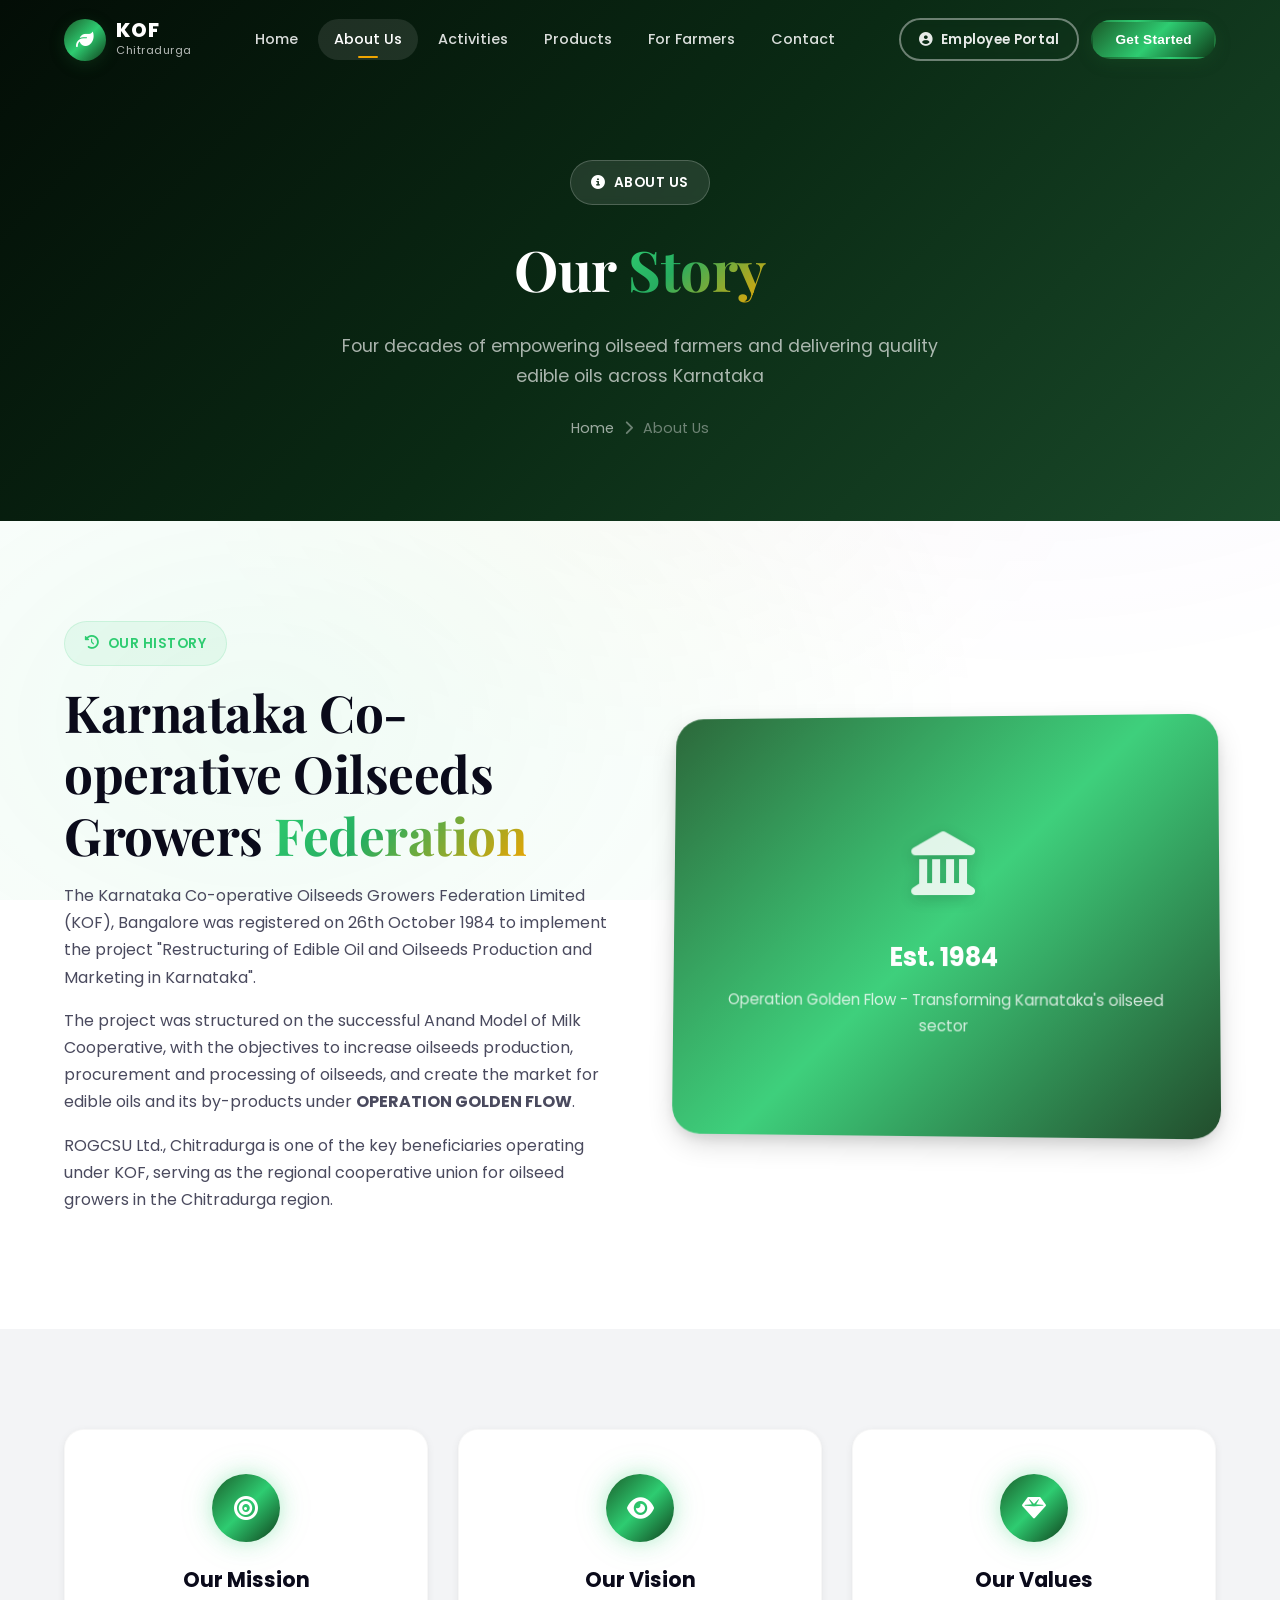
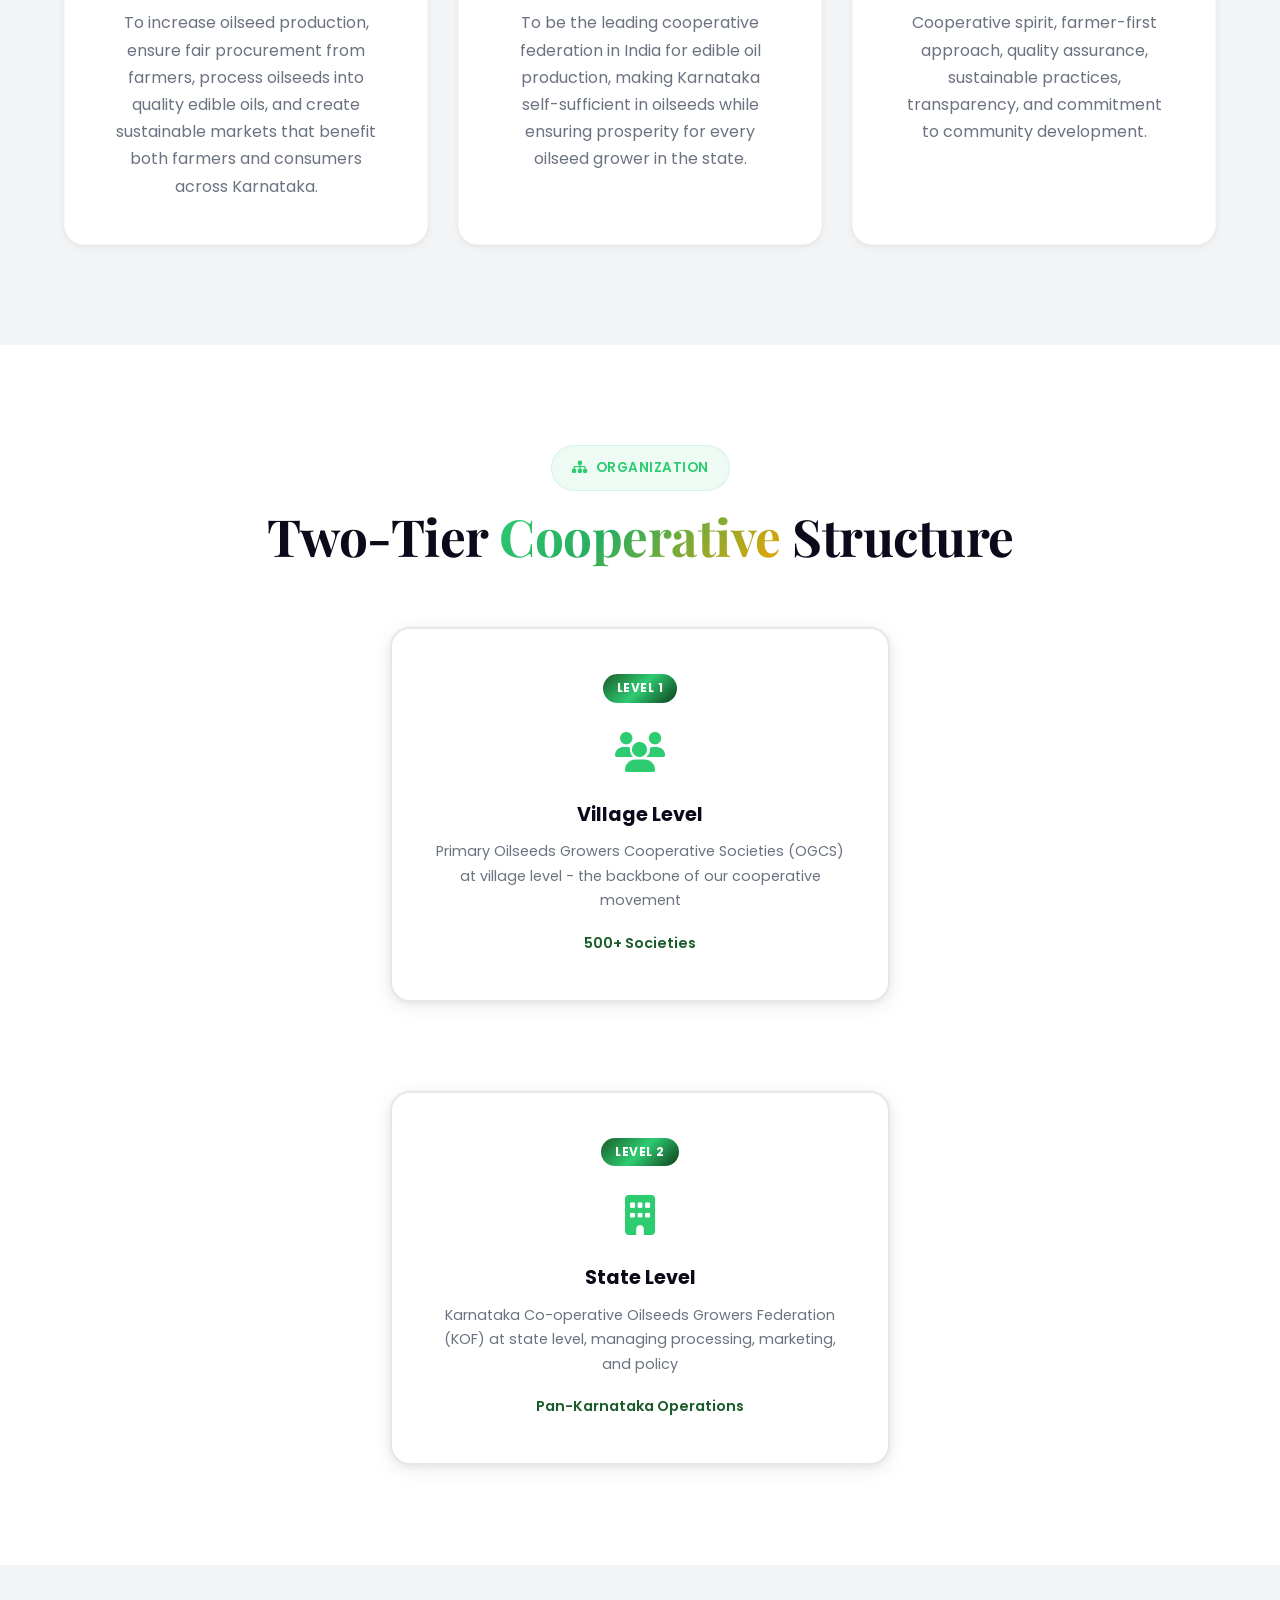
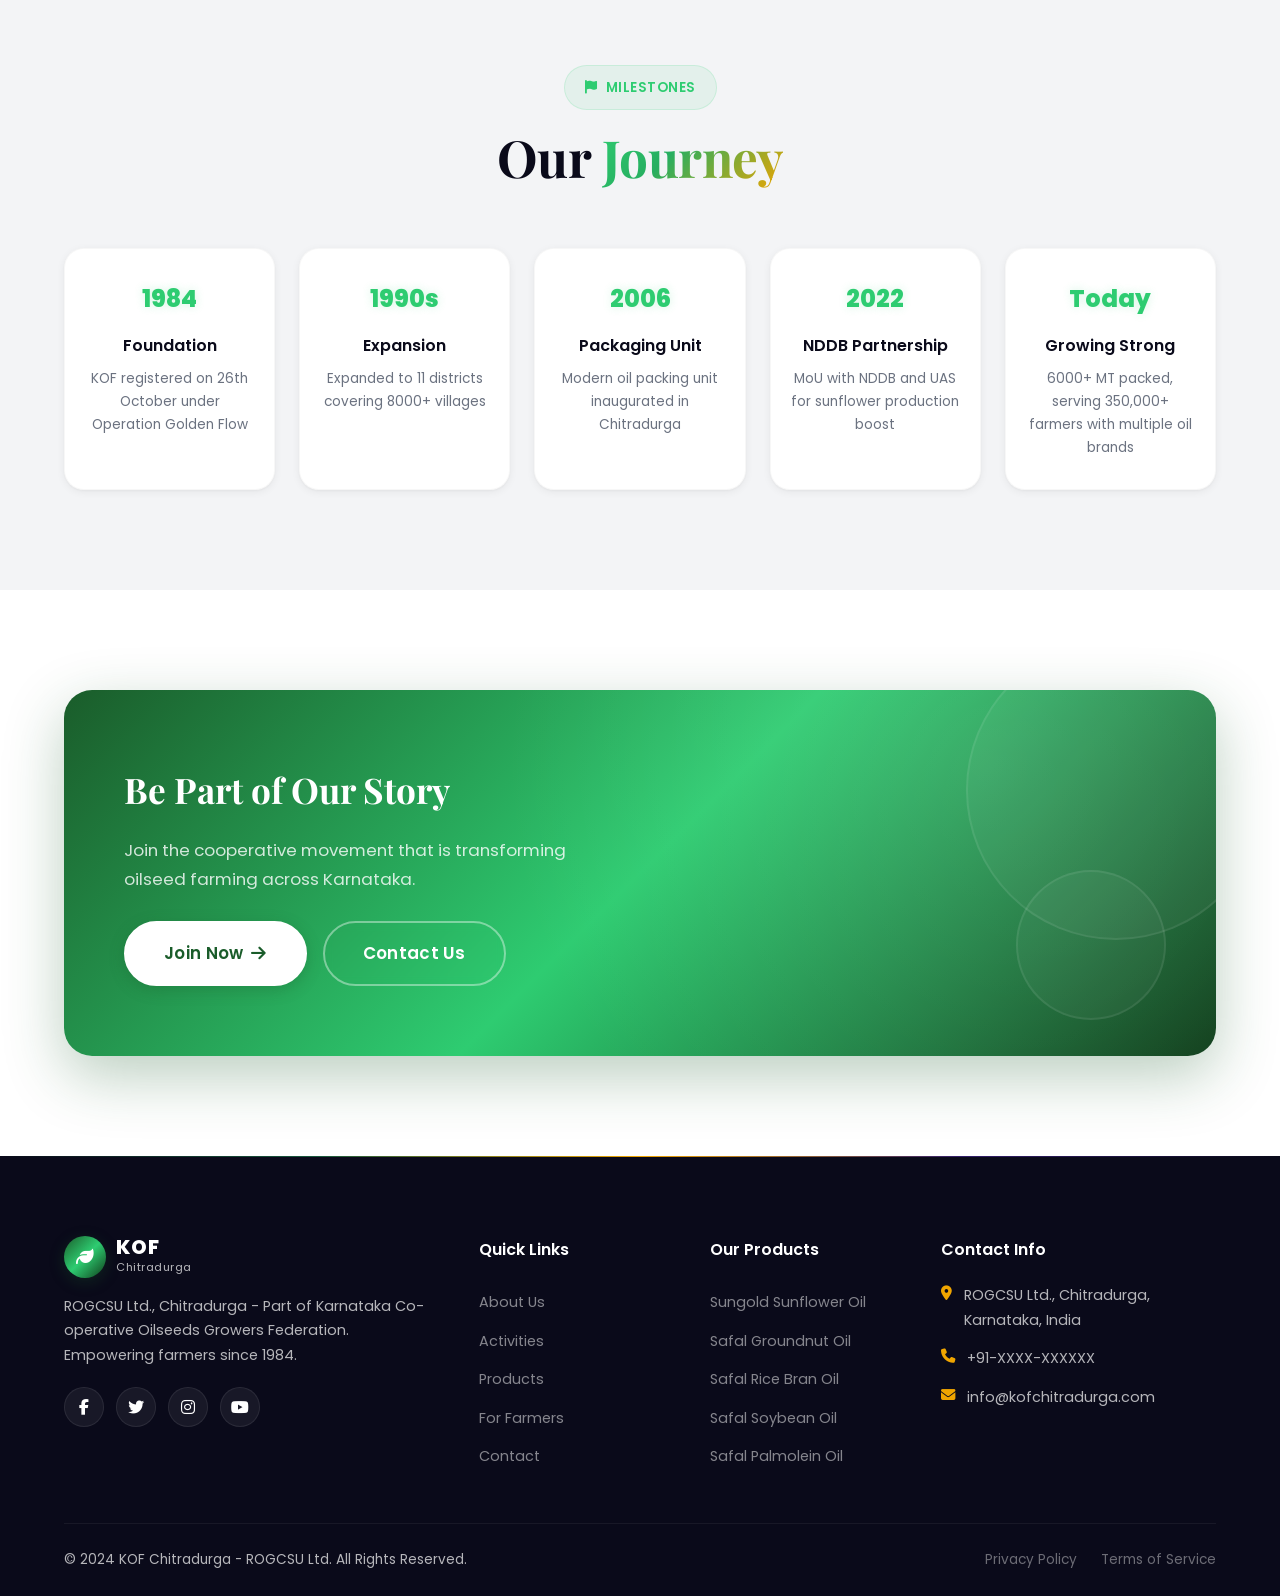
==== commit 49a9bd5b: "feat: Premium 2026 UI redesign with WhatsApp, social media, employee portal integration - Complete C" ====
--- a/about.html
+++ b/about.html
@@ -31,6 +31,7 @@
                 <a href="contact.html" class="nav-link">Contact</a>
             </nav>
             <div class="nav-actions">
+                <a href="dashboard.html" class="btn btn-outline nav-portal"><i class="fas fa-user-circle"></i> Employee Portal</a>
                 <button class="btn btn-primary nav-cta">Get Started</button>
                 <button class="menu-toggle" id="menuToggle" aria-label="Toggle menu">
                     <span></span><span></span><span></span>
@@ -270,6 +271,19 @@
         <i class="fas fa-arrow-up"></i>
     </button>
 
+    <!-- WhatsApp Float -->
+    <a href="https://wa.me/916366975382" target="_blank" class="whatsapp-float" aria-label="Chat on WhatsApp">
+        <i class="fab fa-whatsapp"></i>
+        <span class="whatsapp-tooltip">Chat with us!</span>
+    </a>
+
+    <!-- Social Media Bar -->
+    <div class="social-float-bar">
+        <a href="https://www.facebook.com/kofchitradurga" target="_blank" class="social-float-item fb"><i class="fab fa-facebook-f"></i></a>
+        <a href="https://www.instagram.com/kofchitradurga" target="_blank" class="social-float-item ig"><i class="fab fa-instagram"></i></a>
+        <a href="https://www.youtube.com/@kofchitradurga" target="_blank" class="social-float-item yt"><i class="fab fa-youtube"></i></a>
+    </div>
+
     <script src="js/main.js"></script>
 </body>
 </html>
--- a/css/style.css
+++ b/css/style.css
@@ -1,41 +1,60 @@
 /* ========================================
-   KOF CHITRADURGA - MODERN WEBSITE DESIGN
-   Complete CSS Stylesheet
+   KOF CHITRADURGA - PREMIUM 2026 DESIGN
+   Modern Glassmorphism & Advanced UI
    ======================================== */
 
 /* === CSS VARIABLES === */
 :root {
-    --primary: #2d7a3a;
-    --primary-dark: #1e5c28;
-    --primary-light: #4caf50;
-    --secondary: #f4a61c;
-    --secondary-dark: #d4900f;
-    --accent: #1a6b4a;
-    --dark: #1a1a2e;
-    --dark-light: #2d2d44;
-    --gray-900: #212529;
-    --gray-800: #343a40;
-    --gray-700: #495057;
-    --gray-600: #6c757d;
-    --gray-400: #ced4da;
-    --gray-300: #dee2e6;
-    --gray-200: #e9ecef;
-    --gray-100: #f8f9fa;
+    --primary: #1a5c2a;
+    --primary-dark: #0f3d1a;
+    --primary-light: #2ecc71;
+    --primary-glow: rgba(46, 204, 113, 0.4);
+    --secondary: #f0a500;
+    --secondary-dark: #c88400;
+    --secondary-light: #ffd166;
+    --accent: #6c3ce0;
+    --accent-light: #a78bfa;
+    --dark: #0a0a1a;
+    --dark-light: #1a1a2e;
+    --dark-card: #12121f;
+    --gray-900: #1c1c2e;
+    --gray-800: #2a2a3e;
+    --gray-700: #4a4a5e;
+    --gray-600: #6b7280;
+    --gray-400: #9ca3af;
+    --gray-300: #d1d5db;
+    --gray-200: #e5e7eb;
+    --gray-100: #f3f4f6;
     --white: #ffffff;
-    --gradient-primary: linear-gradient(135deg, #2d7a3a 0%, #4caf50 50%, #1a6b4a 100%);
-    --gradient-secondary: linear-gradient(135deg, #f4a61c 0%, #ff8c00 100%);
-    --gradient-dark: linear-gradient(135deg, #1a1a2e 0%, #16213e 100%);
-    --gradient-hero: linear-gradient(135deg, #0a2a1a 0%, #1a4a2a 30%, #0d3d1f 70%, #061a0e 100%);
-    --shadow-sm: 0 2px 8px rgba(0,0,0,0.08);
-    --shadow-md: 0 4px 20px rgba(0,0,0,0.12);
-    --shadow-lg: 0 8px 40px rgba(0,0,0,0.16);
-    --shadow-xl: 0 20px 60px rgba(0,0,0,0.2);
-    --radius-sm: 8px;
-    --radius-md: 12px;
-    --radius-lg: 16px;
-    --radius-xl: 24px;
+    --gradient-primary: linear-gradient(135deg, #1a5c2a 0%, #2ecc71 50%, #0f3d1a 100%);
+    --gradient-secondary: linear-gradient(135deg, #f0a500 0%, #ff6b35 100%);
+    --gradient-accent: linear-gradient(135deg, #6c3ce0 0%, #a78bfa 100%);
+    --gradient-dark: linear-gradient(135deg, #0a0a1a 0%, #1a1a2e 50%, #0d1b2a 100%);
+    --gradient-hero: linear-gradient(135deg, #030d06 0%, #0a2a14 25%, #1a4a2a 50%, #0a2a14 75%, #030d06 100%);
+    --gradient-glass: linear-gradient(135deg, rgba(255,255,255,0.1) 0%, rgba(255,255,255,0.05) 100%);
+    --gradient-mesh: radial-gradient(at 20% 80%, rgba(46,204,113,0.15) 0%, transparent 50%),
+                     radial-gradient(at 80% 20%, rgba(108,60,224,0.1) 0%, transparent 50%),
+                     radial-gradient(at 50% 50%, rgba(240,165,0,0.05) 0%, transparent 50%);
+
+    --shadow-sm: 0 2px 8px rgba(0,0,0,0.06), 0 1px 3px rgba(0,0,0,0.04);
+    --shadow-md: 0 4px 20px rgba(0,0,0,0.08), 0 2px 8px rgba(0,0,0,0.06);
+    --shadow-lg: 0 8px 40px rgba(0,0,0,0.12), 0 4px 16px rgba(0,0,0,0.08), 0 2px 6px rgba(0,0,0,0.04);
+    --shadow-xl: 0 20px 60px rgba(0,0,0,0.15), 0 8px 24px rgba(0,0,0,0.1), 0 4px 8px rgba(0,0,0,0.05);
+    --shadow-glow: 0 0 20px rgba(46, 204, 113, 0.3), 0 0 40px rgba(46, 204, 113, 0.1);
+    --shadow-glow-gold: 0 0 20px rgba(240, 165, 0, 0.3), 0 0 40px rgba(240, 165, 0, 0.1);
+    --shadow-3d: 0 10px 30px -5px rgba(0,0,0,0.2), 0 5px 15px -3px rgba(0,0,0,0.1);
+    --glass-bg: rgba(255, 255, 255, 0.08);
+    --glass-border: rgba(255, 255, 255, 0.12);
+    --glass-bg-light: rgba(255, 255, 255, 0.7);
+    --glass-border-light: rgba(255, 255, 255, 0.4);
+    --radius-sm: 10px;
+    --radius-md: 14px;
+    --radius-lg: 20px;
+    --radius-xl: 28px;
     --radius-full: 50px;
-    --transition: all 0.3s cubic-bezier(0.4, 0, 0.2, 1);
+    --transition: all 0.4s cubic-bezier(0.25, 0.46, 0.45, 0.94);
+    --transition-bounce: all 0.5s cubic-bezier(0.34, 1.56, 0.64, 1);
+    --transition-smooth: all 0.6s cubic-bezier(0.16, 1, 0.3, 1);
     --font-primary: 'Poppins', sans-serif;
     --font-display: 'Playfair Display', serif;
 }
@@ -51,6 +70,7 @@
 html {
     scroll-behavior: smooth;
     font-size: 16px;
+    scroll-padding-top: 80px;
 }
 
 body {
@@ -59,6 +79,18 @@
     line-height: 1.7;
     overflow-x: hidden;
     background: var(--white);
+    -webkit-font-smoothing: antialiased;
+    -moz-osx-font-smoothing: grayscale;
+}
+
+body::before {
+    content: '';
+    position: fixed;
+    inset: 0;
+    background: var(--gradient-mesh);
+    pointer-events: none;
+    z-index: -1;
+    opacity: 0.5;
 }
 
 a {
@@ -94,7 +126,7 @@
 
 /* === TYPOGRAPHY === */
 .text-gradient {
-    background: var(--gradient-primary);
+    background: linear-gradient(135deg, #2ecc71 0%, #27ae60 40%, #f0a500 100%);
     -webkit-background-clip: text;
     -webkit-text-fill-color: transparent;
     background-clip: text;
@@ -104,27 +136,33 @@
     display: inline-flex;
     align-items: center;
     gap: 8px;
-    padding: 8px 16px;
-    background: rgba(45, 122, 58, 0.1);
-    color: var(--primary);
+    padding: 10px 20px;
+    background: rgba(46, 204, 113, 0.08);
+    color: var(--primary-light);
     border-radius: var(--radius-full);
     font-size: 0.85rem;
-    font-weight: 500;
+    font-weight: 600;
     margin-bottom: 16px;
+    border: 1px solid rgba(46, 204, 113, 0.15);
+    backdrop-filter: blur(4px);
+    letter-spacing: 0.5px;
+    text-transform: uppercase;
 }
 
 .section-tag.light {
-    background: rgba(255,255,255,0.15);
-    color: var(--white);
+    background: rgba(255,255,255,0.1);
+    color: var(--white);
+    border-color: rgba(255,255,255,0.2);
 }
 
 .section-title {
     font-family: var(--font-display);
-    font-size: clamp(2rem, 4vw, 3rem);
+    font-size: clamp(2rem, 4vw, 3.2rem);
     font-weight: 700;
     color: var(--dark);
     margin-bottom: 16px;
     line-height: 1.2;
+    letter-spacing: -0.5px;
 }
 
 .section-title.light {
@@ -132,10 +170,11 @@
 }
 
 .section-desc {
-    font-size: 1.1rem;
+    font-size: clamp(1rem, 1.5vw, 1.1rem);
     color: var(--gray-600);
     max-width: 600px;
     margin: 0 auto;
+    line-height: 1.8;
 }
 
 .section-header {
@@ -158,7 +197,7 @@
     display: inline-flex;
     align-items: center;
     gap: 8px;
-    padding: 12px 28px;
+    padding: 13px 30px;
     border-radius: var(--radius-full);
     font-weight: 600;
     font-size: 0.95rem;
@@ -167,49 +206,96 @@
     transition: var(--transition);
     text-align: center;
     justify-content: center;
+    position: relative;
+    overflow: hidden;
+    letter-spacing: 0.3px;
+}
+
+.btn::before {
+    content: '';
+    position: absolute;
+    inset: 0;
+    background: linear-gradient(135deg, rgba(255,255,255,0.2) 0%, transparent 60%);
+    opacity: 0;
+    transition: var(--transition);
+}
+
+.btn:hover::before {
+    opacity: 1;
 }
 
 .btn-primary {
     background: var(--gradient-primary);
     color: var(--white);
-    border-color: var(--primary);
+    border-color: transparent;
+    box-shadow: 0 4px 15px rgba(26, 92, 42, 0.3);
 }
 
 .btn-primary:hover {
-    transform: translateY(-2px);
-    box-shadow: 0 8px 25px rgba(45, 122, 58, 0.4);
+    transform: translateY(-3px) scale(1.02);
+    box-shadow: var(--shadow-glow), 0 8px 25px rgba(26, 92, 42, 0.4);
+}
+
+.btn-primary:active {
+    transform: translateY(-1px) scale(0.99);
 }
 
 .btn-outline {
     background: transparent;
     color: var(--primary);
     border-color: var(--primary);
+    backdrop-filter: blur(4px);
 }
 
 .btn-outline:hover {
     background: var(--primary);
     color: var(--white);
-    transform: translateY(-2px);
+    transform: translateY(-3px);
+    box-shadow: var(--shadow-glow);
 }
 
 .btn-outline.light {
     color: var(--white);
-    border-color: rgba(255,255,255,0.5);
+    border-color: rgba(255,255,255,0.4);
 }
 
 .btn-outline.light:hover {
     background: var(--white);
     color: var(--primary);
+    border-color: var(--white);
 }
 
 .btn-lg {
-    padding: 16px 36px;
+    padding: 16px 38px;
     font-size: 1.05rem;
 }
 
 .btn-sm {
     padding: 8px 20px;
     font-size: 0.85rem;
+}
+
+.nav-portal {
+    font-size: 0.85rem;
+    padding: 8px 18px;
+    border-color: rgba(255,255,255,0.4);
+    color: rgba(255,255,255,0.9);
+}
+
+.nav-portal:hover {
+    background: var(--accent);
+    border-color: var(--accent);
+    color: var(--white);
+}
+
+.navbar.scrolled .nav-portal {
+    border-color: var(--accent);
+    color: var(--accent);
+}
+
+.navbar.scrolled .nav-portal:hover {
+    background: var(--accent);
+    color: var(--white);
 }
 
 
@@ -225,7 +311,7 @@
     align-items: center;
     justify-content: center;
     z-index: 99999;
-    transition: opacity 0.5s, visibility 0.5s;
+    transition: opacity 0.6s cubic-bezier(0.16, 1, 0.3, 1), visibility 0.6s;
 }
 
 #preloader.loaded {
@@ -239,15 +325,17 @@
 }
 
 .loader-icon {
-    font-size: 3rem;
+    font-size: 3.5rem;
     animation: pulse 1.5s infinite;
     margin-bottom: 16px;
     color: var(--secondary);
+    filter: drop-shadow(0 0 20px rgba(240, 165, 0, 0.5));
 }
 
 .loader p {
     font-size: 0.9rem;
     opacity: 0.7;
+    letter-spacing: 1px;
 }
 
 /* === NAVBAR === */
@@ -257,15 +345,17 @@
     left: 0;
     width: 100%;
     z-index: 1000;
-    padding: 16px 0;
-    transition: var(--transition);
+    padding: 18px 0;
+    transition: var(--transition-smooth);
 }
 
 .navbar.scrolled {
-    background: rgba(255, 255, 255, 0.95);
-    backdrop-filter: blur(20px);
-    box-shadow: var(--shadow-md);
+    background: rgba(255, 255, 255, 0.85);
+    backdrop-filter: blur(20px) saturate(180%);
+    -webkit-backdrop-filter: blur(20px) saturate(180%);
+    box-shadow: 0 1px 3px rgba(0,0,0,0.05), 0 10px 40px rgba(0,0,0,0.08);
     padding: 10px 0;
+    border-bottom: 1px solid rgba(255,255,255,0.6);
 }
 
 .nav-container {
@@ -277,7 +367,6 @@
     justify-content: space-between;
 }
 
-
 .logo {
     display: flex;
     align-items: center;
@@ -285,8 +374,8 @@
 }
 
 .logo-icon {
-    width: 40px;
-    height: 40px;
+    width: 42px;
+    height: 42px;
     border-radius: 50%;
     background: var(--gradient-primary);
     display: flex;
@@ -294,6 +383,13 @@
     justify-content: center;
     color: var(--white);
     font-size: 1.1rem;
+    box-shadow: 0 4px 15px rgba(26, 92, 42, 0.3);
+    transition: var(--transition);
+}
+
+.logo:hover .logo-icon {
+    transform: rotate(15deg) scale(1.1);
+    box-shadow: var(--shadow-glow);
 }
 
 .logo-text {
@@ -303,15 +399,17 @@
 
 .logo-main {
     font-weight: 800;
-    font-size: 1.2rem;
+    font-size: 1.25rem;
     color: var(--white);
     line-height: 1.1;
+    letter-spacing: 1px;
 }
 
 .logo-sub {
     font-size: 0.7rem;
     color: rgba(255,255,255,0.7);
     font-weight: 400;
+    letter-spacing: 0.5px;
 }
 
 .navbar.scrolled .logo-main {
@@ -322,10 +420,11 @@
     color: var(--gray-600);
 }
 
+
 .nav-menu {
     display: flex;
     align-items: center;
-    gap: 8px;
+    gap: 4px;
 }
 
 .nav-link {
@@ -335,11 +434,29 @@
     font-weight: 500;
     color: rgba(255,255,255,0.85);
     transition: var(--transition);
+    position: relative;
+}
+
+.nav-link::after {
+    content: '';
+    position: absolute;
+    bottom: 2px;
+    left: 50%;
+    width: 0;
+    height: 2px;
+    background: var(--secondary);
+    border-radius: 2px;
+    transition: var(--transition);
+    transform: translateX(-50%);
+}
+
+.nav-link:hover::after, .nav-link.active::after {
+    width: 20px;
 }
 
 .nav-link:hover, .nav-link.active {
     color: var(--white);
-    background: rgba(255,255,255,0.15);
+    background: rgba(255,255,255,0.1);
 }
 
 .navbar.scrolled .nav-link {
@@ -349,7 +466,12 @@
 .navbar.scrolled .nav-link:hover,
 .navbar.scrolled .nav-link.active {
     color: var(--primary);
-    background: rgba(45, 122, 58, 0.1);
+    background: rgba(46, 204, 113, 0.08);
+}
+
+.navbar.scrolled .nav-link:hover::after,
+.navbar.scrolled .nav-link.active::after {
+    background: var(--primary);
 }
 
 .nav-actions {
@@ -362,7 +484,6 @@
     font-size: 0.85rem;
     padding: 10px 22px;
 }
-
 
 .menu-toggle {
     display: none;
@@ -387,6 +508,7 @@
     background: var(--dark);
 }
 
+
 /* === HERO SECTION === */
 .hero {
     position: relative;
@@ -403,6 +525,15 @@
     position: absolute;
     inset: 0;
     background: var(--gradient-hero);
+    background-size: 300% 300%;
+    animation: gradientShift 12s ease infinite;
+}
+
+@keyframes gradientShift {
+    0%, 100% { background-position: 0% 50%; }
+    25% { background-position: 50% 0%; }
+    50% { background-position: 100% 50%; }
+    75% { background-position: 50% 100%; }
 }
 
 .hero-particles {
@@ -413,7 +544,9 @@
 .hero-gradient {
     position: absolute;
     inset: 0;
-    background: radial-gradient(ellipse at center, transparent 0%, rgba(0,0,0,0.3) 100%);
+    background: radial-gradient(ellipse at 30% 50%, rgba(46,204,113,0.1) 0%, transparent 50%),
+                radial-gradient(ellipse at 70% 30%, rgba(108,60,224,0.08) 0%, transparent 50%),
+                radial-gradient(ellipse at center, transparent 0%, rgba(0,0,0,0.4) 100%);
 }
 
 .hero-content {
@@ -426,31 +559,33 @@
     display: inline-flex;
     align-items: center;
     gap: 8px;
-    padding: 10px 20px;
-    background: rgba(244, 166, 28, 0.15);
-    border: 1px solid rgba(244, 166, 28, 0.3);
+    padding: 10px 22px;
+    background: rgba(240, 165, 0, 0.1);
+    border: 1px solid rgba(240, 165, 0, 0.25);
     border-radius: var(--radius-full);
     color: var(--secondary);
     font-size: 0.85rem;
-    font-weight: 500;
-    margin-bottom: 24px;
+    font-weight: 600;
+    margin-bottom: 28px;
+    backdrop-filter: blur(10px);
+    letter-spacing: 0.5px;
 }
 
 .hero-title {
     font-family: var(--font-display);
-    font-size: clamp(2.5rem, 6vw, 4.5rem);
+    font-size: clamp(2.5rem, 6vw, 4.8rem);
     font-weight: 700;
     color: var(--white);
-    line-height: 1.15;
-    margin-bottom: 20px;
-}
-
+    line-height: 1.12;
+    margin-bottom: 24px;
+    letter-spacing: -1px;
+}
 
 .hero-subtitle {
-    font-size: 1.15rem;
-    color: rgba(255,255,255,0.75);
+    font-size: clamp(1rem, 1.5vw, 1.2rem);
+    color: rgba(255,255,255,0.7);
     max-width: 650px;
-    margin: 0 auto 36px;
+    margin: 0 auto 40px;
     line-height: 1.8;
 }
 
@@ -459,7 +594,7 @@
     gap: 16px;
     justify-content: center;
     flex-wrap: wrap;
-    margin-bottom: 60px;
+    margin-bottom: 70px;
 }
 
 .hero-stats {
@@ -471,13 +606,26 @@
 
 .stat-item {
     text-align: center;
+    padding: 20px;
+    border-radius: var(--radius-lg);
+    background: rgba(255,255,255,0.03);
+    border: 1px solid rgba(255,255,255,0.08);
+    backdrop-filter: blur(10px);
+    transition: var(--transition);
+}
+
+.stat-item:hover {
+    background: rgba(255,255,255,0.08);
+    transform: translateY(-4px);
+    border-color: rgba(240, 165, 0, 0.3);
 }
 
 .stat-number {
     display: block;
-    font-size: 2.5rem;
+    font-size: clamp(2rem, 3vw, 2.8rem);
     font-weight: 800;
     color: var(--secondary);
+    text-shadow: 0 0 20px rgba(240, 165, 0, 0.3);
 }
 
 .stat-suffix {
@@ -488,9 +636,11 @@
 
 .stat-label {
     display: block;
-    font-size: 0.85rem;
-    color: rgba(255,255,255,0.6);
-    margin-top: 4px;
+    font-size: 0.82rem;
+    color: rgba(255,255,255,0.55);
+    margin-top: 6px;
+    letter-spacing: 0.5px;
+    text-transform: uppercase;
 }
 
 .hero-scroll {
@@ -502,10 +652,11 @@
 }
 
 .hero-scroll a {
-    color: rgba(255,255,255,0.5);
+    color: rgba(255,255,255,0.4);
     font-size: 1.5rem;
     animation: bounce 2s infinite;
 }
+
 
 /* === PAGE HERO (Subpages) === */
 .page-hero {
@@ -519,6 +670,8 @@
     position: absolute;
     inset: 0;
     background: var(--gradient-hero);
+    background-size: 200% 200%;
+    animation: gradientShift 10s ease infinite;
 }
 
 .page-hero-content {
@@ -532,11 +685,12 @@
     font-weight: 700;
     color: var(--white);
     margin-bottom: 16px;
+    letter-spacing: -0.5px;
 }
 
 .page-hero-subtitle {
     font-size: 1.1rem;
-    color: rgba(255,255,255,0.7);
+    color: rgba(255,255,255,0.65);
     max-width: 600px;
     margin: 0 auto 24px;
 }
@@ -546,12 +700,12 @@
     align-items: center;
     justify-content: center;
     gap: 10px;
-    color: rgba(255,255,255,0.5);
+    color: rgba(255,255,255,0.4);
     font-size: 0.9rem;
 }
 
 .breadcrumb a {
-    color: rgba(255,255,255,0.7);
+    color: rgba(255,255,255,0.6);
 }
 
 .breadcrumb a:hover {
@@ -562,6 +716,17 @@
 /* === ABOUT PREVIEW === */
 .about-preview {
     background: var(--gray-100);
+    position: relative;
+}
+
+.about-preview::before {
+    content: '';
+    position: absolute;
+    top: 0;
+    left: 0;
+    right: 0;
+    height: 1px;
+    background: linear-gradient(90deg, transparent, rgba(46,204,113,0.3), transparent);
 }
 
 .about-content p {
@@ -577,20 +742,38 @@
     display: flex;
     align-items: flex-start;
     gap: 16px;
-    margin-bottom: 20px;
+    margin-bottom: 24px;
+    padding: 16px;
+    border-radius: var(--radius-md);
+    transition: var(--transition);
+}
+
+.feature-item:hover {
+    background: rgba(46, 204, 113, 0.04);
+    transform: translateX(6px);
 }
 
 .feature-icon {
-    width: 48px;
-    height: 48px;
-    min-width: 48px;
-    border-radius: 12px;
-    background: rgba(45, 122, 58, 0.1);
-    display: flex;
-    align-items: center;
-    justify-content: center;
-    color: var(--primary);
+    width: 50px;
+    height: 50px;
+    min-width: 50px;
+    border-radius: 14px;
+    background: rgba(46, 204, 113, 0.08);
+    display: flex;
+    align-items: center;
+    justify-content: center;
+    color: var(--primary-light);
     font-size: 1.2rem;
+    transition: var(--transition);
+    border: 1px solid rgba(46, 204, 113, 0.12);
+}
+
+.feature-item:hover .feature-icon {
+    background: var(--gradient-primary);
+    color: var(--white);
+    transform: scale(1.1) rotate(5deg);
+    box-shadow: var(--shadow-glow);
+    border-color: transparent;
 }
 
 .feature-item h4 {
@@ -608,19 +791,27 @@
 
 .visual-card {
     position: relative;
-    height: 400px;
+    height: 420px;
     border-radius: var(--radius-xl);
     overflow: hidden;
     display: flex;
     align-items: center;
     justify-content: center;
+    transform: perspective(1000px) rotateY(-3deg) rotateX(2deg);
+    transition: var(--transition-smooth);
+    box-shadow: var(--shadow-3d);
+}
+
+.visual-card:hover {
+    transform: perspective(1000px) rotateY(0deg) rotateX(0deg) translateY(-8px);
+    box-shadow: var(--shadow-xl);
 }
 
 .visual-bg {
     position: absolute;
     inset: 0;
     background: var(--gradient-primary);
-    opacity: 0.9;
+    opacity: 0.92;
 }
 
 .visual-content {
@@ -634,11 +825,12 @@
 .visual-icon {
     font-size: 4rem;
     margin-bottom: 16px;
-    opacity: 0.8;
+    opacity: 0.85;
+    filter: drop-shadow(0 4px 8px rgba(0,0,0,0.2));
 }
 
 .visual-content h3 {
-    font-size: 1.5rem;
+    font-size: 1.6rem;
     font-weight: 700;
     margin-bottom: 8px;
 }
@@ -662,9 +854,10 @@
     background: var(--white);
     border-radius: var(--radius-lg);
     box-shadow: var(--shadow-sm);
-    border: 1px solid var(--gray-200);
-    transition: var(--transition);
+    border: 1px solid rgba(0,0,0,0.04);
+    transition: var(--transition-smooth);
     overflow: hidden;
+    transform: perspective(800px) rotateX(0deg);
 }
 
 .activity-card::before {
@@ -676,36 +869,54 @@
     height: 4px;
     background: var(--gradient-primary);
     transform: scaleX(0);
+    transform-origin: left;
     transition: var(--transition);
 }
 
+.activity-card::after {
+    content: '';
+    position: absolute;
+    inset: 0;
+    background: radial-gradient(circle at 50% 0%, rgba(46,204,113,0.04) 0%, transparent 70%);
+    opacity: 0;
+    transition: var(--transition);
+}
+
 .activity-card:hover {
-    transform: translateY(-8px);
+    transform: perspective(800px) rotateX(-2deg) translateY(-10px);
     box-shadow: var(--shadow-lg);
-    border-color: transparent;
+    border-color: rgba(46, 204, 113, 0.1);
 }
 
 .activity-card:hover::before {
     transform: scaleX(1);
+}
+
+.activity-card:hover::after {
+    opacity: 1;
 }
 
 .activity-icon {
     width: 64px;
     height: 64px;
     border-radius: var(--radius-md);
-    background: rgba(45, 122, 58, 0.1);
+    background: rgba(46, 204, 113, 0.08);
     display: flex;
     align-items: center;
     justify-content: center;
     font-size: 1.5rem;
-    color: var(--primary);
+    color: var(--primary-light);
     margin-bottom: 20px;
-    transition: var(--transition);
+    transition: var(--transition-bounce);
+    position: relative;
+    z-index: 1;
 }
 
 .activity-card:hover .activity-icon {
     background: var(--gradient-primary);
     color: var(--white);
+    transform: scale(1.1) rotate(-5deg);
+    box-shadow: var(--shadow-glow);
 }
 
 .activity-card h3 {
@@ -713,12 +924,16 @@
     font-weight: 700;
     color: var(--dark);
     margin-bottom: 12px;
+    position: relative;
+    z-index: 1;
 }
 
 .activity-card p {
     color: var(--gray-600);
     font-size: 0.95rem;
     margin-bottom: 16px;
+    position: relative;
+    z-index: 1;
 }
 
 .activity-hover a {
@@ -728,16 +943,20 @@
     display: inline-flex;
     align-items: center;
     gap: 6px;
+    position: relative;
+    z-index: 1;
 }
 
 .activity-hover a:hover {
-    gap: 10px;
+    gap: 12px;
+    color: var(--primary-light);
 }
 
 
 /* === PRODUCTS SHOWCASE === */
 .products-showcase {
     background: var(--gray-100);
+    position: relative;
 }
 
 .products-carousel {
@@ -752,12 +971,14 @@
     border-radius: var(--radius-xl);
     overflow: hidden;
     box-shadow: var(--shadow-sm);
-    transition: var(--transition);
+    transition: var(--transition-smooth);
+    border: 1px solid rgba(0,0,0,0.03);
+    transform: perspective(600px) rotateY(0deg);
 }
 
 .product-card:hover {
-    transform: translateY(-8px);
-    box-shadow: var(--shadow-lg);
+    transform: perspective(600px) rotateY(-2deg) translateY(-12px);
+    box-shadow: var(--shadow-xl);
 }
 
 .product-badge {
@@ -769,12 +990,16 @@
     color: var(--white);
     border-radius: var(--radius-full);
     font-size: 0.75rem;
-    font-weight: 600;
+    font-weight: 700;
     z-index: 2;
+    box-shadow: var(--shadow-glow-gold);
+    letter-spacing: 0.5px;
+    text-transform: uppercase;
 }
 
 .product-badge.new {
     background: var(--gradient-primary);
+    box-shadow: var(--shadow-glow);
 }
 
 .product-image {
@@ -782,6 +1007,7 @@
     display: flex;
     align-items: center;
     justify-content: center;
+    background: linear-gradient(180deg, rgba(46,204,113,0.02) 0%, transparent 100%);
 }
 
 .product-placeholder {
@@ -794,6 +1020,12 @@
     justify-content: center;
     font-size: 3rem;
     color: #856404;
+    transition: var(--transition-bounce);
+    box-shadow: 0 8px 25px rgba(0,0,0,0.1);
+}
+
+.product-card:hover .product-placeholder {
+    transform: scale(1.08) rotate(5deg);
 }
 
 .product-placeholder.groundnut {
@@ -847,8 +1079,8 @@
 }
 
 .product-tags span {
-    padding: 4px 12px;
-    background: rgba(45, 122, 58, 0.08);
+    padding: 5px 12px;
+    background: rgba(46, 204, 113, 0.06);
     color: var(--primary);
     border-radius: var(--radius-full);
     font-size: 0.75rem;
@@ -856,6 +1088,7 @@
     display: inline-flex;
     align-items: center;
     gap: 4px;
+    border: 1px solid rgba(46, 204, 113, 0.1);
 }
 
 
@@ -870,20 +1103,29 @@
 
 .filter-btn {
     padding: 10px 24px;
-    border: 2px solid var(--gray-300);
+    border: 2px solid var(--gray-200);
     border-radius: var(--radius-full);
     background: var(--white);
     color: var(--gray-700);
     font-weight: 500;
     font-size: 0.9rem;
     cursor: pointer;
-    transition: var(--transition);
-}
-
-.filter-btn:hover, .filter-btn.active {
-    background: var(--primary);
-    color: var(--white);
-    border-color: var(--primary);
+    transition: var(--transition-bounce);
+}
+
+.filter-btn:hover {
+    border-color: var(--primary-light);
+    color: var(--primary);
+    transform: translateY(-2px);
+    box-shadow: 0 4px 12px rgba(46, 204, 113, 0.15);
+}
+
+.filter-btn.active {
+    background: var(--gradient-primary);
+    color: var(--white);
+    border-color: transparent;
+    box-shadow: var(--shadow-glow);
+    transform: translateY(-2px);
 }
 
 .products-grid {
@@ -899,13 +1141,14 @@
     border-radius: var(--radius-xl);
     overflow: hidden;
     box-shadow: var(--shadow-md);
-    border: 1px solid var(--gray-200);
-    transition: var(--transition);
+    border: 1px solid rgba(0,0,0,0.04);
+    transition: var(--transition-smooth);
 }
 
 .product-detail-card:hover {
-    box-shadow: var(--shadow-lg);
-    transform: translateY(-4px);
+    box-shadow: var(--shadow-xl);
+    transform: translateY(-6px);
+    border-color: rgba(46, 204, 113, 0.1);
 }
 
 .product-detail-badge {
@@ -917,8 +1160,10 @@
     color: var(--white);
     border-radius: var(--radius-full);
     font-size: 0.8rem;
-    font-weight: 600;
+    font-weight: 700;
     z-index: 2;
+    text-transform: uppercase;
+    letter-spacing: 0.5px;
 }
 
 .product-detail-badge.popular {
@@ -930,7 +1175,7 @@
     align-items: center;
     justify-content: center;
     padding: 40px;
-    background: var(--gray-100);
+    background: linear-gradient(135deg, var(--gray-100) 0%, rgba(46,204,113,0.03) 100%);
 }
 
 .product-detail-content {
@@ -939,17 +1184,19 @@
 
 .product-brand {
     display: inline-block;
-    padding: 4px 12px;
-    background: rgba(244, 166, 28, 0.1);
+    padding: 4px 14px;
+    background: rgba(240, 165, 0, 0.08);
     color: var(--secondary-dark);
     border-radius: var(--radius-sm);
     font-size: 0.8rem;
-    font-weight: 600;
+    font-weight: 700;
     margin-bottom: 12px;
+    letter-spacing: 0.5px;
+    text-transform: uppercase;
 }
 
 .product-brand.safal {
-    background: rgba(45, 122, 58, 0.1);
+    background: rgba(46, 204, 113, 0.08);
     color: var(--primary);
 }
 
@@ -979,10 +1226,11 @@
     gap: 8px;
     font-size: 0.85rem;
     color: var(--gray-700);
+    padding: 6px 0;
 }
 
 .pf-item i {
-    color: var(--primary);
+    color: var(--primary-light);
     font-size: 0.8rem;
 }
 
@@ -995,10 +1243,17 @@
 
 .size-tag {
     padding: 6px 14px;
-    border: 1px solid var(--gray-300);
+    border: 1px solid var(--gray-200);
     border-radius: var(--radius-full);
     font-size: 0.8rem;
     color: var(--gray-700);
+    transition: var(--transition);
+}
+
+.size-tag:hover {
+    border-color: var(--primary-light);
+    color: var(--primary);
+    background: rgba(46, 204, 113, 0.04);
 }
 
 .product-ideal {
@@ -1008,6 +1263,7 @@
     font-size: 0.85rem;
     color: var(--gray-700);
     margin-bottom: 20px;
+    border-left: 3px solid var(--primary-light);
 }
 
 
@@ -1021,7 +1277,7 @@
 .impact-bg {
     position: absolute;
     inset: 0;
-    background: url("data:image/svg+xml,%3Csvg width='60' height='60' viewBox='0 0 60 60' xmlns='http://www.w3.org/2000/svg'%3E%3Cg fill='none' fill-rule='evenodd'%3E%3Cg fill='%23ffffff' fill-opacity='0.03'%3E%3Cpath d='M36 34v-4h-2v4h-4v2h4v4h2v-4h4v-2h-4zm0-30V0h-2v4h-4v2h4v4h2V6h4V4h-4zM6 34v-4H4v4H0v2h4v4h2v-4h4v-2H6zM6 4V0H4v4H0v2h4v4h2V6h4V4H6z'/%3E%3C/g%3E%3C/g%3E%3C/svg%3E");
+    background: url("data:image/svg+xml,%3Csvg width='60' height='60' viewBox='0 0 60 60' xmlns='http://www.w3.org/2000/svg'%3E%3Cg fill='none' fill-rule='evenodd'%3E%3Cg fill='%23ffffff' fill-opacity='0.02'%3E%3Cpath d='M36 34v-4h-2v4h-4v2h4v4h2v-4h4v-2h-4zm0-30V0h-2v4h-4v2h4v4h2V6h4V4h-4zM6 34v-4H4v4H0v2h4v4h2v-4h4v-2H6zM6 4V0H4v4H0v2h4v4h2V6h4V4H6z'/%3E%3C/g%3E%3C/g%3E%3C/svg%3E");
 }
 
 .impact-grid {
@@ -1034,32 +1290,53 @@
     text-align: center;
     padding: 40px 24px;
     border-radius: var(--radius-lg);
-    background: rgba(255,255,255,0.05);
-    border: 1px solid rgba(255,255,255,0.1);
+    background: rgba(255,255,255,0.03);
+    border: 1px solid rgba(255,255,255,0.08);
+    transition: var(--transition-smooth);
+    backdrop-filter: blur(10px);
+    position: relative;
+    overflow: hidden;
+}
+
+.impact-card::before {
+    content: '';
+    position: absolute;
+    inset: 0;
+    background: radial-gradient(circle at 50% 0%, rgba(46,204,113,0.1) 0%, transparent 60%);
+    opacity: 0;
     transition: var(--transition);
 }
 
 .impact-card:hover {
-    background: rgba(255,255,255,0.1);
-    transform: translateY(-4px);
+    background: rgba(255,255,255,0.08);
+    transform: translateY(-8px);
+    border-color: rgba(46, 204, 113, 0.2);
+}
+
+.impact-card:hover::before {
+    opacity: 1;
 }
 
 .impact-icon {
     font-size: 2rem;
     color: var(--secondary);
     margin-bottom: 16px;
+    filter: drop-shadow(0 0 8px rgba(240, 165, 0, 0.3));
 }
 
 .impact-number {
-    font-size: 2.5rem;
+    font-size: 2.8rem;
     font-weight: 800;
     color: var(--white);
     margin-bottom: 8px;
+    text-shadow: 0 0 20px rgba(255,255,255,0.1);
 }
 
 .impact-label {
-    font-size: 0.9rem;
-    color: rgba(255,255,255,0.6);
+    font-size: 0.85rem;
+    color: rgba(255,255,255,0.5);
+    text-transform: uppercase;
+    letter-spacing: 0.5px;
 }
 
 /* === TESTIMONIALS === */
@@ -1071,12 +1348,17 @@
 
 .testimonial-card {
     text-align: center;
-    padding: 40px;
+    padding: 48px 40px;
     display: none;
+    background: var(--white);
+    border-radius: var(--radius-xl);
+    box-shadow: var(--shadow-md);
+    border: 1px solid rgba(0,0,0,0.03);
 }
 
 .testimonial-card.active {
     display: block;
+    animation: fadeInUp 0.5s ease;
 }
 
 .testimonial-stars {
@@ -1109,6 +1391,7 @@
     align-items: center;
     justify-content: center;
     color: var(--white);
+    box-shadow: var(--shadow-glow);
 }
 
 .testimonial-author h4 {
@@ -1138,9 +1421,10 @@
 }
 
 .testimonial-dots .dot.active {
-    background: var(--primary);
+    background: var(--primary-light);
     width: 30px;
     border-radius: 5px;
+    box-shadow: 0 0 8px rgba(46, 204, 113, 0.4);
 }
 
 
@@ -1149,8 +1433,16 @@
     position: relative;
     background: var(--gradient-primary);
     border-radius: var(--radius-xl);
-    padding: 60px;
+    padding: 70px 60px;
     overflow: hidden;
+    box-shadow: 0 20px 60px rgba(26, 92, 42, 0.3);
+}
+
+.cta-card::before {
+    content: '';
+    position: absolute;
+    inset: 0;
+    background: radial-gradient(circle at 80% 20%, rgba(255,255,255,0.1) 0%, transparent 50%);
 }
 
 .cta-content {
@@ -1160,7 +1452,7 @@
 
 .cta-content h2 {
     font-family: var(--font-display);
-    font-size: 2rem;
+    font-size: 2.2rem;
     color: var(--white);
     margin-bottom: 16px;
 }
@@ -1188,6 +1480,7 @@
     background: var(--secondary);
     border-color: var(--secondary);
     color: var(--white);
+    box-shadow: var(--shadow-glow-gold);
 }
 
 .cta-decoration {
@@ -1200,8 +1493,9 @@
     width: 300px;
     height: 300px;
     border-radius: 50%;
-    background: rgba(255,255,255,0.05);
-    border: 2px solid rgba(255,255,255,0.1);
+    background: rgba(255,255,255,0.04);
+    border: 2px solid rgba(255,255,255,0.08);
+    animation: float 8s ease-in-out infinite;
 }
 
 .cta-circle.small {
@@ -1210,9 +1504,10 @@
     position: absolute;
     bottom: -80px;
     right: 100px;
-}
-
-/* === TIMELINE (Activities Page) === */
+    animation-delay: 2s;
+}
+
+/* === TIMELINE === */
 .timeline {
     position: relative;
     max-width: 800px;
@@ -1227,7 +1522,7 @@
     top: 0;
     bottom: 0;
     width: 3px;
-    background: linear-gradient(to bottom, var(--primary), var(--secondary));
+    background: linear-gradient(to bottom, var(--primary-light), var(--secondary), var(--accent));
     border-radius: 3px;
 }
 
@@ -1249,8 +1544,14 @@
     justify-content: center;
     color: var(--white);
     font-size: 1rem;
-    box-shadow: 0 4px 15px rgba(45, 122, 58, 0.3);
+    box-shadow: var(--shadow-glow);
     z-index: 2;
+    transition: var(--transition);
+}
+
+.timeline-item:hover .timeline-marker {
+    transform: scale(1.15);
+    box-shadow: 0 0 30px rgba(46, 204, 113, 0.5);
 }
 
 .timeline-card {
@@ -1258,24 +1559,26 @@
     border-radius: var(--radius-lg);
     padding: 32px;
     box-shadow: var(--shadow-sm);
-    border: 1px solid var(--gray-200);
-    transition: var(--transition);
+    border: 1px solid rgba(0,0,0,0.04);
+    transition: var(--transition-smooth);
 }
 
 .timeline-card:hover {
-    box-shadow: var(--shadow-md);
+    box-shadow: var(--shadow-lg);
     transform: translateX(8px);
+    border-color: rgba(46, 204, 113, 0.1);
 }
 
 .timeline-number {
     display: inline-block;
     font-size: 0.8rem;
     font-weight: 700;
-    color: var(--primary);
-    background: rgba(45, 122, 58, 0.1);
-    padding: 4px 12px;
+    color: var(--primary-light);
+    background: rgba(46, 204, 113, 0.08);
+    padding: 4px 14px;
     border-radius: var(--radius-full);
     margin-bottom: 12px;
+    letter-spacing: 0.5px;
 }
 
 .timeline-card h3 {
@@ -1300,11 +1603,10 @@
 }
 
 .timeline-list li i {
-    color: var(--primary);
+    color: var(--primary-light);
     margin-top: 4px;
     font-size: 0.8rem;
 }
-
 
 .timeline-stats {
     display: flex;
@@ -1335,17 +1637,19 @@
     align-items: flex-start;
     gap: 10px;
     padding: 12px 16px;
-    background: rgba(244, 166, 28, 0.08);
+    background: rgba(240, 165, 0, 0.06);
     border-radius: var(--radius-sm);
     margin-top: 16px;
     font-size: 0.9rem;
     color: var(--gray-700);
+    border-left: 3px solid var(--secondary);
 }
 
 .timeline-highlight i {
     color: var(--secondary);
     margin-top: 3px;
 }
+
 
 /* === PROCESS FLOW === */
 .process-flow-section {
@@ -1364,11 +1668,16 @@
     text-align: center;
     padding: 24px 16px;
     min-width: 120px;
+    transition: var(--transition);
+}
+
+.process-step:hover {
+    transform: translateY(-4px);
 }
 
 .process-icon {
-    width: 60px;
-    height: 60px;
+    width: 64px;
+    height: 64px;
     border-radius: 50%;
     background: var(--gradient-primary);
     display: flex;
@@ -1377,6 +1686,12 @@
     color: var(--white);
     font-size: 1.3rem;
     margin: 0 auto 12px;
+    box-shadow: var(--shadow-glow);
+    transition: var(--transition-bounce);
+}
+
+.process-step:hover .process-icon {
+    transform: scale(1.15) rotate(10deg);
 }
 
 .process-step h4 {
@@ -1392,9 +1707,9 @@
 }
 
 .process-arrow {
-    color: var(--primary);
+    color: var(--primary-light);
     font-size: 1.2rem;
-    opacity: 0.5;
+    opacity: 0.4;
 }
 
 /* === PARTNERS === */
@@ -1410,19 +1725,26 @@
     background: var(--white);
     border-radius: var(--radius-lg);
     box-shadow: var(--shadow-sm);
-    border: 1px solid var(--gray-200);
-    transition: var(--transition);
+    border: 1px solid rgba(0,0,0,0.03);
+    transition: var(--transition-smooth);
 }
 
 .partner-card:hover {
-    transform: translateY(-4px);
-    box-shadow: var(--shadow-md);
+    transform: translateY(-8px) scale(1.02);
+    box-shadow: var(--shadow-lg);
+    border-color: rgba(46, 204, 113, 0.1);
 }
 
 .partner-icon {
     font-size: 2.5rem;
-    color: var(--primary);
+    color: var(--primary-light);
     margin-bottom: 16px;
+    transition: var(--transition-bounce);
+}
+
+.partner-card:hover .partner-icon {
+    transform: scale(1.2);
+    filter: drop-shadow(0 0 8px rgba(46, 204, 113, 0.4));
 }
 
 .partner-card h4 {
@@ -1437,7 +1759,6 @@
     color: var(--gray-600);
 }
 
-
 /* === WHY CHOOSE US === */
 .why-choose-section {
     background: var(--gray-100);
@@ -1451,29 +1772,58 @@
 
 .why-card {
     text-align: center;
-    padding: 40px 24px;
+    padding: 44px 28px;
     background: var(--white);
     border-radius: var(--radius-lg);
     box-shadow: var(--shadow-sm);
+    transition: var(--transition-smooth);
+    border: 1px solid rgba(0,0,0,0.03);
+    position: relative;
+    overflow: hidden;
+}
+
+.why-card::before {
+    content: '';
+    position: absolute;
+    top: 0;
+    left: 0;
+    right: 0;
+    height: 3px;
+    background: var(--gradient-primary);
+    transform: scaleX(0);
     transition: var(--transition);
 }
 
 .why-card:hover {
-    transform: translateY(-6px);
-    box-shadow: var(--shadow-md);
+    transform: translateY(-8px);
+    box-shadow: var(--shadow-lg);
+}
+
+.why-card:hover::before {
+    transform: scaleX(1);
 }
 
 .why-icon {
-    width: 64px;
-    height: 64px;
+    width: 68px;
+    height: 68px;
     border-radius: 50%;
-    background: rgba(45, 122, 58, 0.1);
+    background: rgba(46, 204, 113, 0.08);
     display: flex;
     align-items: center;
     justify-content: center;
     font-size: 1.5rem;
-    color: var(--primary);
+    color: var(--primary-light);
     margin: 0 auto 16px;
+    transition: var(--transition-bounce);
+    border: 1px solid rgba(46, 204, 113, 0.1);
+}
+
+.why-card:hover .why-icon {
+    background: var(--gradient-primary);
+    color: var(--white);
+    transform: scale(1.1) rotate(-5deg);
+    box-shadow: var(--shadow-glow);
+    border-color: transparent;
 }
 
 .why-card h4 {
@@ -1487,7 +1837,8 @@
     color: var(--gray-600);
 }
 
-/* === MISSION SECTION (About page) === */
+
+/* === MISSION SECTION === */
 .mission-section {
     background: var(--gray-100);
 }
@@ -1499,22 +1850,38 @@
 }
 
 .mission-card {
-    padding: 40px;
+    padding: 44px;
     background: var(--white);
     border-radius: var(--radius-lg);
     box-shadow: var(--shadow-sm);
     text-align: center;
+    transition: var(--transition-smooth);
+    border: 1px solid rgba(0,0,0,0.03);
+    position: relative;
+    overflow: hidden;
+}
+
+.mission-card::after {
+    content: '';
+    position: absolute;
+    inset: 0;
+    background: radial-gradient(circle at 50% 100%, rgba(46,204,113,0.05) 0%, transparent 60%);
+    opacity: 0;
     transition: var(--transition);
 }
 
 .mission-card:hover {
-    transform: translateY(-6px);
-    box-shadow: var(--shadow-md);
+    transform: translateY(-8px);
+    box-shadow: var(--shadow-lg);
+}
+
+.mission-card:hover::after {
+    opacity: 1;
 }
 
 .mission-icon {
-    width: 64px;
-    height: 64px;
+    width: 68px;
+    height: 68px;
     border-radius: 50%;
     background: var(--gradient-primary);
     display: flex;
@@ -1523,6 +1890,12 @@
     color: var(--white);
     font-size: 1.5rem;
     margin: 0 auto 20px;
+    box-shadow: var(--shadow-glow);
+    transition: var(--transition-bounce);
+}
+
+.mission-card:hover .mission-icon {
+    transform: scale(1.1) rotate(10deg);
 }
 
 .mission-card h3 {
@@ -1530,11 +1903,15 @@
     font-weight: 700;
     color: var(--dark);
     margin-bottom: 12px;
+    position: relative;
+    z-index: 1;
 }
 
 .mission-card p {
     color: var(--gray-600);
     line-height: 1.7;
+    position: relative;
+    z-index: 1;
 }
 
 /* === STRUCTURE SECTION === */
@@ -1549,17 +1926,19 @@
 
 .structure-card {
     width: 100%;
-    padding: 40px;
+    padding: 44px;
     background: var(--white);
     border-radius: var(--radius-lg);
     box-shadow: var(--shadow-md);
     text-align: center;
     border: 2px solid var(--gray-200);
-    transition: var(--transition);
+    transition: var(--transition-smooth);
 }
 
 .structure-card:hover {
-    border-color: var(--primary);
+    border-color: var(--primary-light);
+    transform: translateY(-4px);
+    box-shadow: var(--shadow-lg);
 }
 
 .structure-level {
@@ -1569,13 +1948,15 @@
     color: var(--white);
     border-radius: var(--radius-full);
     font-size: 0.75rem;
-    font-weight: 600;
+    font-weight: 700;
     margin-bottom: 16px;
+    letter-spacing: 0.5px;
+    text-transform: uppercase;
 }
 
 .structure-icon {
     font-size: 2.5rem;
-    color: var(--primary);
+    color: var(--primary-light);
     margin-bottom: 12px;
 }
 
@@ -1600,8 +1981,9 @@
 
 .structure-connector {
     font-size: 1.5rem;
-    color: var(--primary);
+    color: var(--primary-light);
     opacity: 0.5;
+    animation: bounce 2s infinite;
 }
 
 
@@ -1626,19 +2008,22 @@
     background: var(--white);
     border-radius: var(--radius-lg);
     box-shadow: var(--shadow-sm);
-    transition: var(--transition);
+    transition: var(--transition-smooth);
+    border: 1px solid rgba(0,0,0,0.03);
 }
 
 .milestone:hover {
-    transform: translateY(-4px);
-    box-shadow: var(--shadow-md);
+    transform: translateY(-6px);
+    box-shadow: var(--shadow-lg);
+    border-color: rgba(46, 204, 113, 0.15);
 }
 
 .milestone-year {
     font-size: 1.5rem;
     font-weight: 800;
-    color: var(--primary);
+    color: var(--primary-light);
     margin-bottom: 12px;
+    text-shadow: 0 0 10px rgba(46, 204, 113, 0.2);
 }
 
 .milestone-content h4 {
@@ -1665,27 +2050,54 @@
     background: var(--white);
     border-radius: var(--radius-lg);
     box-shadow: var(--shadow-sm);
-    border: 1px solid var(--gray-200);
+    border: 1px solid rgba(0,0,0,0.03);
+    transition: var(--transition-smooth);
+    position: relative;
+    overflow: hidden;
+}
+
+.benefit-card::before {
+    content: '';
+    position: absolute;
+    top: 0;
+    left: 0;
+    width: 4px;
+    height: 0;
+    background: var(--gradient-primary);
     transition: var(--transition);
 }
 
 .benefit-card:hover {
     transform: translateY(-6px);
-    box-shadow: var(--shadow-md);
-    border-color: var(--primary);
+    box-shadow: var(--shadow-lg);
+    border-color: rgba(46, 204, 113, 0.1);
+}
+
+.benefit-card:hover::before {
+    height: 100%;
 }
 
 .benefit-icon {
     width: 56px;
     height: 56px;
     border-radius: var(--radius-md);
-    background: rgba(45, 122, 58, 0.1);
+    background: rgba(46, 204, 113, 0.08);
     display: flex;
     align-items: center;
     justify-content: center;
     font-size: 1.3rem;
-    color: var(--primary);
+    color: var(--primary-light);
     margin-bottom: 16px;
+    transition: var(--transition-bounce);
+    border: 1px solid rgba(46, 204, 113, 0.1);
+}
+
+.benefit-card:hover .benefit-icon {
+    background: var(--gradient-primary);
+    color: var(--white);
+    transform: scale(1.1);
+    box-shadow: var(--shadow-glow);
+    border-color: transparent;
 }
 
 .benefit-card h4 {
@@ -1713,21 +2125,22 @@
 
 .join-step {
     text-align: center;
-    padding: 40px 24px;
+    padding: 44px 24px;
     background: var(--white);
     border-radius: var(--radius-lg);
     box-shadow: var(--shadow-sm);
-    transition: var(--transition);
+    transition: var(--transition-smooth);
+    border: 1px solid rgba(0,0,0,0.03);
 }
 
 .join-step:hover {
-    transform: translateY(-4px);
-    box-shadow: var(--shadow-md);
+    transform: translateY(-8px);
+    box-shadow: var(--shadow-lg);
 }
 
 .step-number {
-    width: 48px;
-    height: 48px;
+    width: 52px;
+    height: 52px;
     border-radius: 50%;
     background: var(--gradient-primary);
     display: flex;
@@ -1737,6 +2150,12 @@
     font-weight: 800;
     font-size: 1.2rem;
     margin: 0 auto 16px;
+    box-shadow: var(--shadow-glow);
+    transition: var(--transition-bounce);
+}
+
+.join-step:hover .step-number {
+    transform: scale(1.15) rotate(10deg);
 }
 
 .join-step h4 {
@@ -1761,24 +2180,30 @@
 
 .crop-card {
     text-align: center;
-    padding: 40px 24px;
+    padding: 44px 24px;
     background: var(--white);
     border-radius: var(--radius-lg);
     box-shadow: var(--shadow-sm);
-    border: 1px solid var(--gray-200);
-    transition: var(--transition);
+    border: 1px solid rgba(0,0,0,0.03);
+    transition: var(--transition-smooth);
 }
 
 .crop-card:hover {
-    transform: translateY(-6px);
-    box-shadow: var(--shadow-md);
-    border-color: var(--primary);
+    transform: translateY(-8px) scale(1.02);
+    box-shadow: var(--shadow-lg);
+    border-color: rgba(240, 165, 0, 0.15);
 }
 
 .crop-icon {
     font-size: 2.5rem;
     color: var(--secondary);
     margin-bottom: 16px;
+    filter: drop-shadow(0 0 6px rgba(240, 165, 0, 0.3));
+    transition: var(--transition-bounce);
+}
+
+.crop-card:hover .crop-icon {
+    transform: scale(1.2) rotate(10deg);
 }
 
 .crop-card h4 {
@@ -1804,7 +2229,8 @@
     background: var(--white);
     padding: 48px;
     border-radius: var(--radius-xl);
-    box-shadow: var(--shadow-md);
+    box-shadow: var(--shadow-lg);
+    border: 1px solid rgba(0,0,0,0.03);
 }
 
 .modern-form .form-grid {
@@ -1828,13 +2254,14 @@
     font-weight: 600;
     color: var(--gray-700);
     margin-bottom: 6px;
+    letter-spacing: 0.3px;
 }
 
 .form-group input,
 .form-group select,
 .form-group textarea {
-    padding: 12px 16px;
-    border: 2px solid var(--gray-300);
+    padding: 13px 18px;
+    border: 2px solid var(--gray-200);
     border-radius: var(--radius-sm);
     font-family: var(--font-primary);
     font-size: 0.95rem;
@@ -1846,8 +2273,8 @@
 .form-group select:focus,
 .form-group textarea:focus {
     outline: none;
-    border-color: var(--primary);
-    box-shadow: 0 0 0 4px rgba(45, 122, 58, 0.1);
+    border-color: var(--primary-light);
+    box-shadow: 0 0 0 4px rgba(46, 204, 113, 0.08), 0 0 20px rgba(46, 204, 113, 0.05);
 }
 
 .form-group textarea {
@@ -1871,17 +2298,20 @@
     padding: 28px;
     background: var(--gray-100);
     border-radius: var(--radius-lg);
-    transition: var(--transition);
+    transition: var(--transition-smooth);
+    border: 1px solid transparent;
 }
 
 .contact-info-card:hover {
     background: var(--white);
     box-shadow: var(--shadow-md);
+    transform: translateX(6px);
+    border-color: rgba(46, 204, 113, 0.1);
 }
 
 .contact-info-icon {
-    width: 44px;
-    height: 44px;
+    width: 48px;
+    height: 48px;
     border-radius: 50%;
     background: var(--gradient-primary);
     display: flex;
@@ -1889,6 +2319,7 @@
     justify-content: center;
     color: var(--white);
     margin-bottom: 12px;
+    box-shadow: var(--shadow-glow);
 }
 
 .contact-info-card h4 {
@@ -1906,9 +2337,10 @@
 
 .contact-form-container {
     background: var(--white);
-    padding: 40px;
+    padding: 44px;
     border-radius: var(--radius-xl);
-    box-shadow: var(--shadow-md);
+    box-shadow: var(--shadow-lg);
+    border: 1px solid rgba(0,0,0,0.03);
 }
 
 .contact-form-container h3 {
@@ -1921,7 +2353,8 @@
 .map-container {
     border-radius: var(--radius-xl);
     overflow: hidden;
-    box-shadow: var(--shadow-md);
+    box-shadow: var(--shadow-lg);
+    border: 1px solid rgba(0,0,0,0.05);
 }
 
 
@@ -1930,6 +2363,18 @@
     background: var(--dark);
     padding: 80px 0 0;
     color: rgba(255,255,255,0.7);
+    position: relative;
+    overflow: hidden;
+}
+
+.footer::before {
+    content: '';
+    position: absolute;
+    top: 0;
+    left: 0;
+    right: 0;
+    height: 1px;
+    background: linear-gradient(90deg, transparent, rgba(46,204,113,0.4), var(--secondary), rgba(108,60,224,0.4), transparent);
 }
 
 .footer-grid {
@@ -1937,7 +2382,7 @@
     grid-template-columns: 2fr 1fr 1fr 1.5fr;
     gap: 48px;
     padding-bottom: 48px;
-    border-bottom: 1px solid rgba(255,255,255,0.1);
+    border-bottom: 1px solid rgba(255,255,255,0.06);
 }
 
 .footer-logo {
@@ -1962,17 +2407,20 @@
     width: 40px;
     height: 40px;
     border-radius: 50%;
-    background: rgba(255,255,255,0.1);
-    display: flex;
-    align-items: center;
-    justify-content: center;
-    color: var(--white);
-    transition: var(--transition);
+    background: rgba(255,255,255,0.06);
+    display: flex;
+    align-items: center;
+    justify-content: center;
+    color: var(--white);
+    transition: var(--transition-bounce);
+    border: 1px solid rgba(255,255,255,0.08);
 }
 
 .social-links a:hover {
-    background: var(--primary);
-    transform: translateY(-3px);
+    background: var(--gradient-primary);
+    transform: translateY(-4px) scale(1.1);
+    border-color: transparent;
+    box-shadow: var(--shadow-glow);
 }
 
 .footer-links h4 {
@@ -1984,15 +2432,15 @@
 
 .footer-links a {
     display: block;
-    padding: 6px 0;
+    padding: 7px 0;
     font-size: 0.9rem;
-    color: rgba(255,255,255,0.6);
+    color: rgba(255,255,255,0.5);
     transition: var(--transition);
 }
 
 .footer-links a:hover {
     color: var(--secondary);
-    padding-left: 8px;
+    padding-left: 10px;
 }
 
 .footer-contact h4 {
@@ -2035,20 +2483,21 @@
 
 .footer-bottom-links a {
     font-size: 0.85rem;
-    color: rgba(255,255,255,0.5);
+    color: rgba(255,255,255,0.4);
 }
 
 .footer-bottom-links a:hover {
     color: var(--secondary);
 }
+
 
 /* === BACK TO TOP === */
 .back-to-top {
     position: fixed;
     bottom: 30px;
     right: 30px;
-    width: 48px;
-    height: 48px;
+    width: 50px;
+    height: 50px;
     border-radius: 50%;
     background: var(--gradient-primary);
     color: var(--white);
@@ -2058,12 +2507,12 @@
     display: flex;
     align-items: center;
     justify-content: center;
-    box-shadow: var(--shadow-md);
+    box-shadow: var(--shadow-glow);
     opacity: 0;
     visibility: hidden;
     transform: translateY(20px);
     transition: var(--transition);
-    z-index: 999;
+    z-index: 998;
 }
 
 .back-to-top.visible {
@@ -2073,8 +2522,154 @@
 }
 
 .back-to-top:hover {
-    transform: translateY(-4px);
+    transform: translateY(-4px) scale(1.1);
+    box-shadow: 0 0 30px rgba(46, 204, 113, 0.5);
+}
+
+/* === WHATSAPP FLOAT === */
+.whatsapp-float {
+    position: fixed;
+    bottom: 30px;
+    left: 30px;
+    width: 60px;
+    height: 60px;
+    border-radius: 50%;
+    background: #25d366;
+    color: var(--white);
+    display: flex;
+    align-items: center;
+    justify-content: center;
+    font-size: 1.8rem;
+    z-index: 999;
+    box-shadow: 0 4px 20px rgba(37, 211, 102, 0.4), 0 0 40px rgba(37, 211, 102, 0.2);
+    transition: var(--transition-bounce);
+    animation: pulseGlow 2s infinite;
+    opacity: 0;
+    visibility: hidden;
+    transform: translateY(20px) scale(0.8);
+}
+
+.whatsapp-float.visible {
+    opacity: 1;
+    visibility: visible;
+    transform: translateY(0) scale(1);
+}
+
+.whatsapp-float:hover {
+    transform: scale(1.15) rotate(5deg);
+    box-shadow: 0 6px 30px rgba(37, 211, 102, 0.6);
+}
+
+.whatsapp-tooltip {
+    position: absolute;
+    left: 70px;
+    background: var(--dark);
+    color: var(--white);
+    padding: 8px 16px;
+    border-radius: var(--radius-sm);
+    font-size: 0.8rem;
+    font-weight: 500;
+    white-space: nowrap;
+    opacity: 0;
+    pointer-events: none;
+    transition: var(--transition);
+    box-shadow: var(--shadow-md);
+}
+
+.whatsapp-float:hover .whatsapp-tooltip {
+    opacity: 1;
+    transform: translateX(5px);
+}
+
+@keyframes pulseGlow {
+    0%, 100% { box-shadow: 0 4px 20px rgba(37, 211, 102, 0.4), 0 0 40px rgba(37, 211, 102, 0.2); }
+    50% { box-shadow: 0 4px 30px rgba(37, 211, 102, 0.6), 0 0 60px rgba(37, 211, 102, 0.3); }
+}
+
+/* === SOCIAL FLOAT BAR === */
+.social-float-bar {
+    position: fixed;
+    top: 50%;
+    right: -50px;
+    transform: translateY(-50%);
+    display: flex;
+    flex-direction: column;
+    gap: 8px;
+    z-index: 999;
+    transition: var(--transition-smooth);
+    opacity: 0;
+    visibility: hidden;
+}
+
+.social-float-bar.visible {
+    right: 20px;
+    opacity: 1;
+    visibility: visible;
+}
+
+.social-float-item {
+    width: 42px;
+    height: 42px;
+    border-radius: 50%;
+    display: flex;
+    align-items: center;
+    justify-content: center;
+    color: var(--white);
+    font-size: 1rem;
+    transition: var(--transition-bounce);
+    box-shadow: var(--shadow-md);
+}
+
+.social-float-item.fb {
+    background: #1877f2;
+}
+
+.social-float-item.ig {
+    background: linear-gradient(135deg, #f09433, #e6683c, #dc2743, #cc2366, #bc1888);
+}
+
+.social-float-item.yt {
+    background: #ff0000;
+}
+
+.social-float-item:hover {
+    transform: scale(1.2) translateX(-4px);
     box-shadow: var(--shadow-lg);
+}
+
+/* === DARK MODE TOGGLE === */
+.dark-mode-toggle {
+    position: fixed;
+    top: 100px;
+    right: 20px;
+    width: 44px;
+    height: 44px;
+    border-radius: 50%;
+    background: var(--white);
+    border: 2px solid var(--gray-200);
+    color: var(--dark);
+    display: flex;
+    align-items: center;
+    justify-content: center;
+    font-size: 1.1rem;
+    cursor: pointer;
+    z-index: 998;
+    transition: var(--transition);
+    box-shadow: var(--shadow-md);
+    opacity: 0;
+    visibility: hidden;
+}
+
+.dark-mode-toggle.visible {
+    opacity: 1;
+    visibility: visible;
+}
+
+.dark-mode-toggle:hover {
+    transform: rotate(180deg);
+    background: var(--dark);
+    color: var(--secondary);
+    border-color: var(--dark);
 }
 
 
@@ -2101,12 +2696,13 @@
         right: -100%;
         width: 300px;
         height: 100vh;
-        background: var(--white);
+        background: rgba(255, 255, 255, 0.98);
+        backdrop-filter: blur(20px);
         flex-direction: column;
         align-items: flex-start;
         padding: 80px 30px 30px;
         gap: 8px;
-        transition: var(--transition);
+        transition: var(--transition-smooth);
         box-shadow: var(--shadow-xl);
     }
 
@@ -2120,26 +2716,34 @@
         padding: 12px 16px;
     }
 
+    .nav-menu .nav-link::after {
+        display: none;
+    }
+
     .nav-menu .nav-link:hover,
     .nav-menu .nav-link.active {
         color: var(--primary);
-        background: rgba(45, 122, 58, 0.1);
+        background: rgba(46, 204, 113, 0.08);
     }
 
     .menu-toggle {
         display: flex;
     }
 
-    .nav-cta {
+    .nav-cta, .nav-portal {
         display: none;
     }
 
     .hero-stats {
-        gap: 24px;
+        gap: 16px;
+    }
+
+    .stat-item {
+        padding: 14px;
     }
 
     .stat-number {
-        font-size: 2rem;
+        font-size: 1.8rem;
     }
 
     .activities-grid {
@@ -2203,6 +2807,24 @@
     .milestone {
         max-width: 100%;
     }
+
+    .social-float-bar {
+        top: auto;
+        bottom: 100px;
+        right: -50px;
+    }
+
+    .social-float-bar.visible {
+        right: 15px;
+    }
+
+    .whatsapp-float {
+        width: 52px;
+        height: 52px;
+        font-size: 1.5rem;
+        bottom: 20px;
+        left: 20px;
+    }
 }
 
 @media (max-width: 480px) {
@@ -2222,4 +2844,18 @@
     .product-features {
         grid-template-columns: 1fr;
     }
-}
+
+    .hero-stats {
+        flex-direction: column;
+        gap: 12px;
+    }
+
+    .visual-card {
+        transform: none;
+        height: 300px;
+    }
+
+    .visual-card:hover {
+        transform: translateY(-4px);
+    }
+}
--- a/css/animations.css
+++ b/css/animations.css
@@ -1,5 +1,6 @@
 /* ========================================
-   KOF CHITRADURGA - ANIMATIONS
+   KOF CHITRADURGA - ADVANCED ANIMATIONS 2026
+   Premium Keyframes & Interaction Effects
    ======================================== */
 
 /* === KEYFRAMES === */
@@ -54,12 +55,189 @@
     to { transform: rotate(360deg); }
 }
 
+/* === FLOATING PARTICLE KEYFRAMES === */
+@keyframes floatParticle {
+    0% { transform: translate(0, 0) rotate(0deg); opacity: 0; }
+    10% { opacity: 0.6; }
+    90% { opacity: 0.6; }
+    100% { transform: translate(var(--tx, 100px), var(--ty, -200px)) rotate(360deg); opacity: 0; }
+}
+
+@keyframes floatParticleAlt {
+    0%, 100% { transform: translate(0, 0) scale(1); }
+    25% { transform: translate(10px, -15px) scale(1.1); }
+    50% { transform: translate(-5px, -25px) scale(0.95); }
+    75% { transform: translate(15px, -10px) scale(1.05); }
+}
+
+@keyframes particleDrift {
+    0% { transform: translateY(0) translateX(0) rotate(0deg); opacity: 0.3; }
+    50% { transform: translateY(-50vh) translateX(20px) rotate(180deg); opacity: 0.6; }
+    100% { transform: translateY(-100vh) translateX(-10px) rotate(360deg); opacity: 0; }
+}
+
+/* === STAGGERED REVEAL ANIMATIONS === */
+@keyframes staggerReveal {
+    from {
+        opacity: 0;
+        transform: translateY(40px) scale(0.95);
+        filter: blur(4px);
+    }
+    to {
+        opacity: 1;
+        transform: translateY(0) scale(1);
+        filter: blur(0);
+    }
+}
+
+@keyframes staggerRevealLeft {
+    from {
+        opacity: 0;
+        transform: translateX(-40px) scale(0.95);
+        filter: blur(4px);
+    }
+    to {
+        opacity: 1;
+        transform: translateX(0) scale(1);
+        filter: blur(0);
+    }
+}
+
+@keyframes staggerRevealRight {
+    from {
+        opacity: 0;
+        transform: translateX(40px) scale(0.95);
+        filter: blur(4px);
+    }
+    to {
+        opacity: 1;
+        transform: translateX(0) scale(1);
+        filter: blur(0);
+    }
+}
+
+
+/* === MORPHING BACKGROUND GRADIENT === */
+@keyframes morphGradient {
+    0% { background-position: 0% 50%; }
+    25% { background-position: 50% 0%; }
+    50% { background-position: 100% 50%; }
+    75% { background-position: 50% 100%; }
+    100% { background-position: 0% 50%; }
+}
+
+@keyframes gradientMorph {
+    0%, 100% {
+        border-radius: 60% 40% 30% 70% / 60% 30% 70% 40%;
+        background-position: 0% 50%;
+    }
+    25% {
+        border-radius: 30% 60% 70% 40% / 50% 60% 30% 60%;
+        background-position: 50% 0%;
+    }
+    50% {
+        border-radius: 50% 60% 30% 60% / 30% 70% 40% 60%;
+        background-position: 100% 50%;
+    }
+    75% {
+        border-radius: 60% 30% 60% 50% / 70% 40% 60% 30%;
+        background-position: 50% 100%;
+    }
+}
+
+.morph-bg {
+    animation: gradientMorph 15s ease infinite;
+    background-size: 300% 300%;
+}
+
+/* === PULSE GLOW FOR BUTTONS === */
+@keyframes pulseGlowBtn {
+    0%, 100% {
+        box-shadow: 0 0 5px rgba(46, 204, 113, 0.3), 0 0 10px rgba(46, 204, 113, 0.1);
+    }
+    50% {
+        box-shadow: 0 0 15px rgba(46, 204, 113, 0.5), 0 0 30px rgba(46, 204, 113, 0.2), 0 0 45px rgba(46, 204, 113, 0.1);
+    }
+}
+
+@keyframes pulseGlowGold {
+    0%, 100% {
+        box-shadow: 0 0 5px rgba(240, 165, 0, 0.3), 0 0 10px rgba(240, 165, 0, 0.1);
+    }
+    50% {
+        box-shadow: 0 0 15px rgba(240, 165, 0, 0.5), 0 0 30px rgba(240, 165, 0, 0.2), 0 0 45px rgba(240, 165, 0, 0.1);
+    }
+}
+
+.pulse-glow {
+    animation: pulseGlowBtn 2.5s ease-in-out infinite;
+}
+
+.pulse-glow-gold {
+    animation: pulseGlowGold 2.5s ease-in-out infinite;
+}
+
+/* === TYPEWRITER EFFECT === */
+@keyframes typewriter {
+    from { width: 0; }
+    to { width: 100%; }
+}
+
+@keyframes blinkCursor {
+    0%, 100% { border-color: transparent; }
+    50% { border-color: var(--primary-light, #2ecc71); }
+}
+
+.typewriter {
+    overflow: hidden;
+    white-space: nowrap;
+    border-right: 3px solid var(--primary-light, #2ecc71);
+    animation: typewriter 3.5s steps(40) 1s forwards, blinkCursor 0.75s step-end infinite;
+    width: 0;
+    display: inline-block;
+}
+
+/* === PARALLAX SCROLL INDICATOR === */
+@keyframes scrollIndicator {
+    0% { opacity: 1; transform: translateY(0); }
+    30% { opacity: 1; }
+    60% { opacity: 0.5; transform: translateY(12px); }
+    100% { opacity: 1; transform: translateY(0); }
+}
+
+@keyframes scrollDown {
+    0% { transform: translateY(-5px); opacity: 0; }
+    30% { opacity: 1; }
+    60% { opacity: 1; }
+    100% { transform: translateY(15px); opacity: 0; }
+}
+
+.scroll-indicator {
+    position: relative;
+    width: 30px;
+    height: 50px;
+    border: 2px solid rgba(255,255,255,0.3);
+    border-radius: 25px;
+    display: flex;
+    justify-content: center;
+}
+
+.scroll-indicator::before {
+    content: '';
+    width: 6px;
+    height: 6px;
+    background: rgba(255,255,255,0.7);
+    border-radius: 50%;
+    margin-top: 8px;
+    animation: scrollDown 2s ease-in-out infinite;
+}
+
 
 /* === ANIMATE ON LOAD === */
 .animate-fade-up {
     opacity: 0;
     transform: translateY(30px);
-    animation: fadeInUp 0.8s ease forwards;
+    animation: fadeInUp 0.8s cubic-bezier(0.16, 1, 0.3, 1) forwards;
 }
 
 .delay-1 { animation-delay: 0.2s; }
@@ -72,12 +250,14 @@
 .scroll-reveal {
     opacity: 0;
     transform: translateY(30px);
-    transition: opacity 0.6s ease, transform 0.6s ease;
+    transition: opacity 0.7s cubic-bezier(0.16, 1, 0.3, 1), transform 0.7s cubic-bezier(0.16, 1, 0.3, 1), filter 0.7s ease;
+    filter: blur(2px);
 }
 
 .scroll-reveal.revealed {
     opacity: 1;
     transform: translateY(0);
+    filter: blur(0);
 }
 
 /* Stagger effect for delayed items */
@@ -87,14 +267,44 @@
 .scroll-reveal[data-delay="400"] { transition-delay: 0.4s; }
 .scroll-reveal[data-delay="500"] { transition-delay: 0.5s; }
 
+/* Staggered reveal classes */
+.stagger-reveal > * {
+    opacity: 0;
+    transform: translateY(30px);
+    transition: opacity 0.6s cubic-bezier(0.16, 1, 0.3, 1), transform 0.6s cubic-bezier(0.16, 1, 0.3, 1);
+}
+
+.stagger-reveal.active > *:nth-child(1) { transition-delay: 0.05s; }
+.stagger-reveal.active > *:nth-child(2) { transition-delay: 0.1s; }
+.stagger-reveal.active > *:nth-child(3) { transition-delay: 0.15s; }
+.stagger-reveal.active > *:nth-child(4) { transition-delay: 0.2s; }
+.stagger-reveal.active > *:nth-child(5) { transition-delay: 0.25s; }
+.stagger-reveal.active > *:nth-child(6) { transition-delay: 0.3s; }
+.stagger-reveal.active > *:nth-child(7) { transition-delay: 0.35s; }
+.stagger-reveal.active > *:nth-child(8) { transition-delay: 0.4s; }
+
+.stagger-reveal.active > * {
+    opacity: 1;
+    transform: translateY(0);
+}
+
 /* === HOVER ANIMATIONS === */
 .hover-lift {
-    transition: transform 0.3s ease, box-shadow 0.3s ease;
+    transition: transform 0.4s cubic-bezier(0.34, 1.56, 0.64, 1), box-shadow 0.4s ease;
 }
 
 .hover-lift:hover {
-    transform: translateY(-6px);
-    box-shadow: 0 12px 40px rgba(0,0,0,0.15);
+    transform: translateY(-8px);
+    box-shadow: 0 16px 48px rgba(0,0,0,0.12);
+}
+
+.hover-3d {
+    transition: transform 0.5s cubic-bezier(0.25, 0.46, 0.45, 0.94);
+    transform-style: preserve-3d;
+}
+
+.hover-3d:hover {
+    transform: perspective(800px) rotateX(-3deg) rotateY(3deg) translateZ(10px);
 }
 
 /* === PARTICLE ANIMATION === */
@@ -113,6 +323,10 @@
     animation-direction: reverse;
 }
 
+.particle:nth-child(3n) {
+    animation: floatParticleAlt 10s infinite ease-in-out;
+}
+
 /* === MENU TOGGLE ANIMATION === */
 .menu-toggle.active span:nth-child(1) {
     transform: rotate(45deg) translate(5px, 5px);
@@ -120,6 +334,7 @@
 
 .menu-toggle.active span:nth-child(2) {
     opacity: 0;
+    transform: translateX(-10px);
 }
 
 .menu-toggle.active span:nth-child(3) {
@@ -132,12 +347,51 @@
 }
 
 /* === SMOOTH SCROLL INDICATOR === */
-@keyframes scrollIndicator {
-    0% { opacity: 1; transform: translateY(0); }
-    50% { opacity: 0.5; transform: translateY(8px); }
-    100% { opacity: 1; transform: translateY(0); }
-}
-
 .hero-scroll a {
     animation: scrollIndicator 2s infinite;
 }
+
+/* === GLASSMORPHISM SHIMMER === */
+@keyframes glassShimmer {
+    0% { background-position: -100% 0; }
+    100% { background-position: 200% 0; }
+}
+
+.glass-shimmer::after {
+    content: '';
+    position: absolute;
+    inset: 0;
+    background: linear-gradient(90deg, transparent, rgba(255,255,255,0.1), transparent);
+    background-size: 200% 100%;
+    animation: glassShimmer 3s ease infinite;
+    pointer-events: none;
+}
+
+/* === RIPPLE EFFECT === */
+@keyframes ripple {
+    to {
+        transform: scale(4);
+        opacity: 0;
+    }
+}
+
+.ripple-effect {
+    position: relative;
+    overflow: hidden;
+}
+
+.ripple-effect::after {
+    content: '';
+    position: absolute;
+    width: 20px;
+    height: 20px;
+    background: rgba(255,255,255,0.3);
+    border-radius: 50%;
+    transform: scale(0);
+    opacity: 1;
+    pointer-events: none;
+}
+
+.ripple-effect:active::after {
+    animation: ripple 0.6s ease-out;
+}
